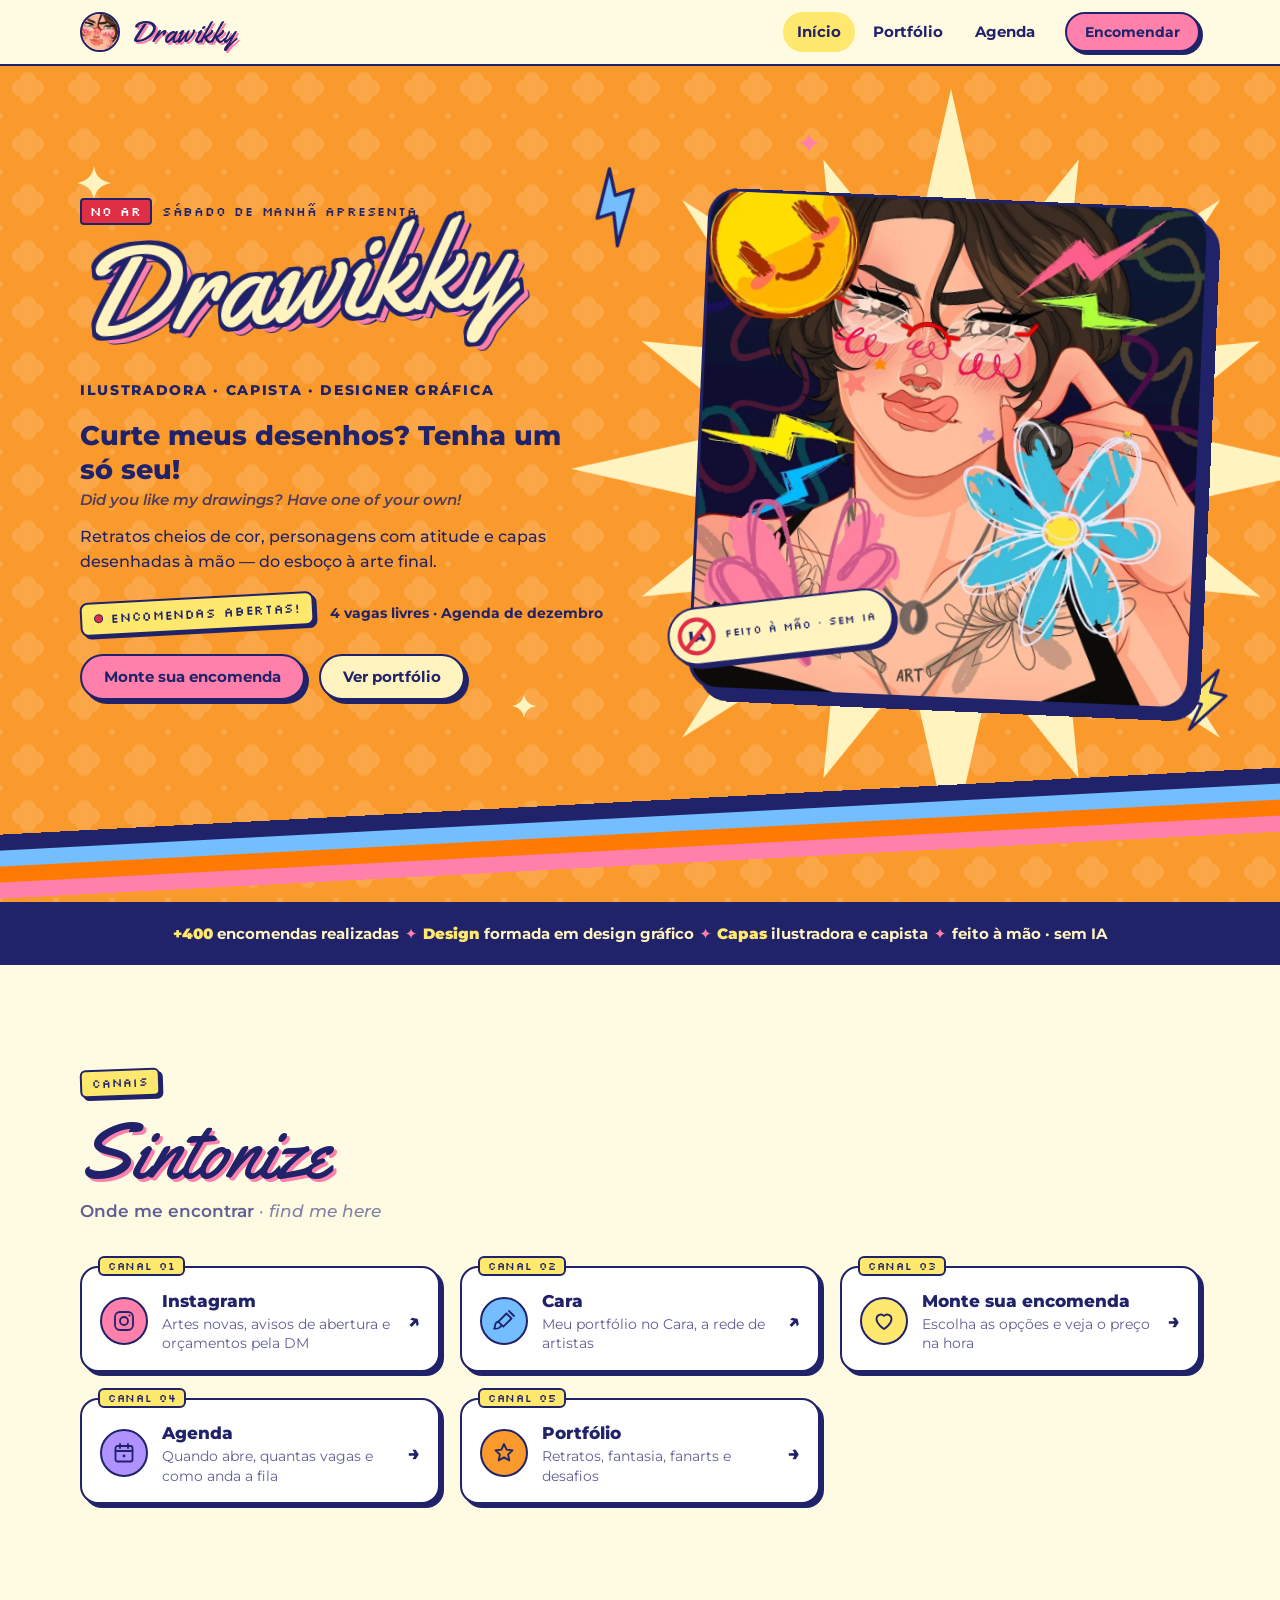
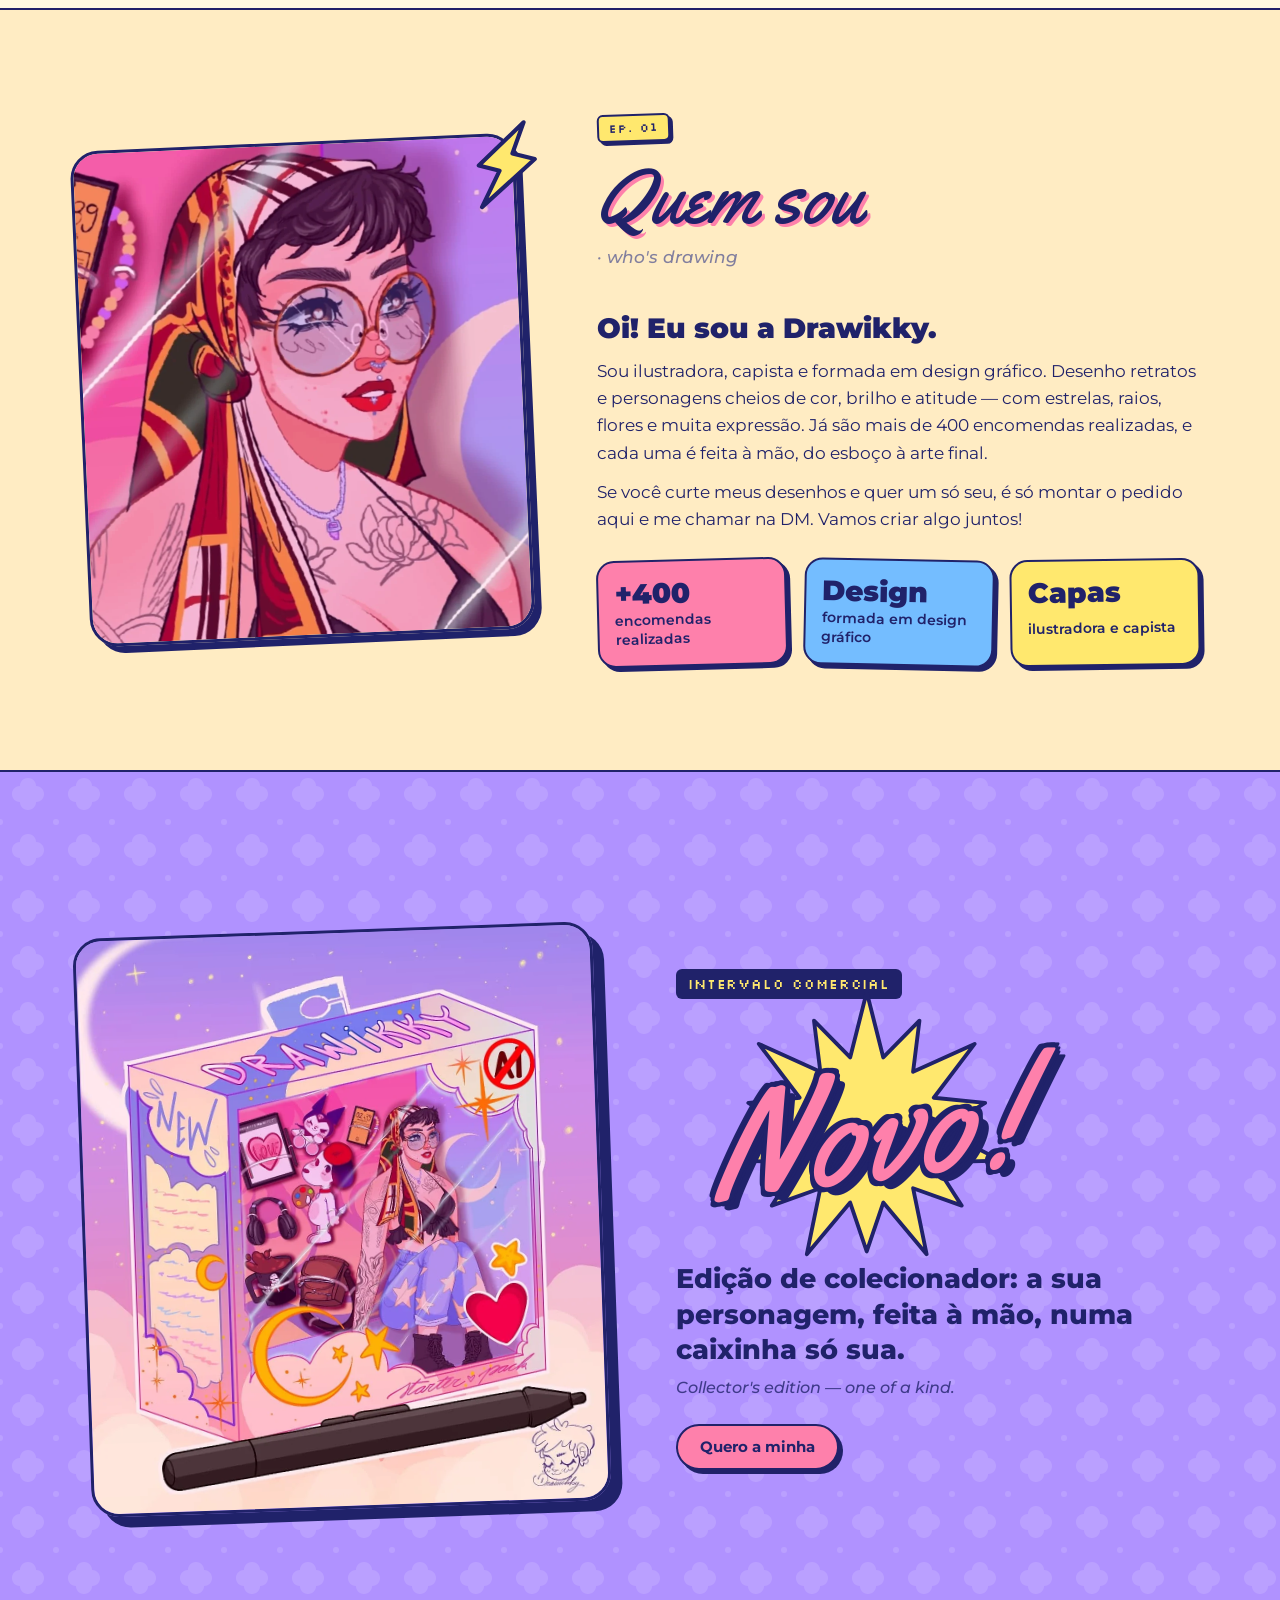
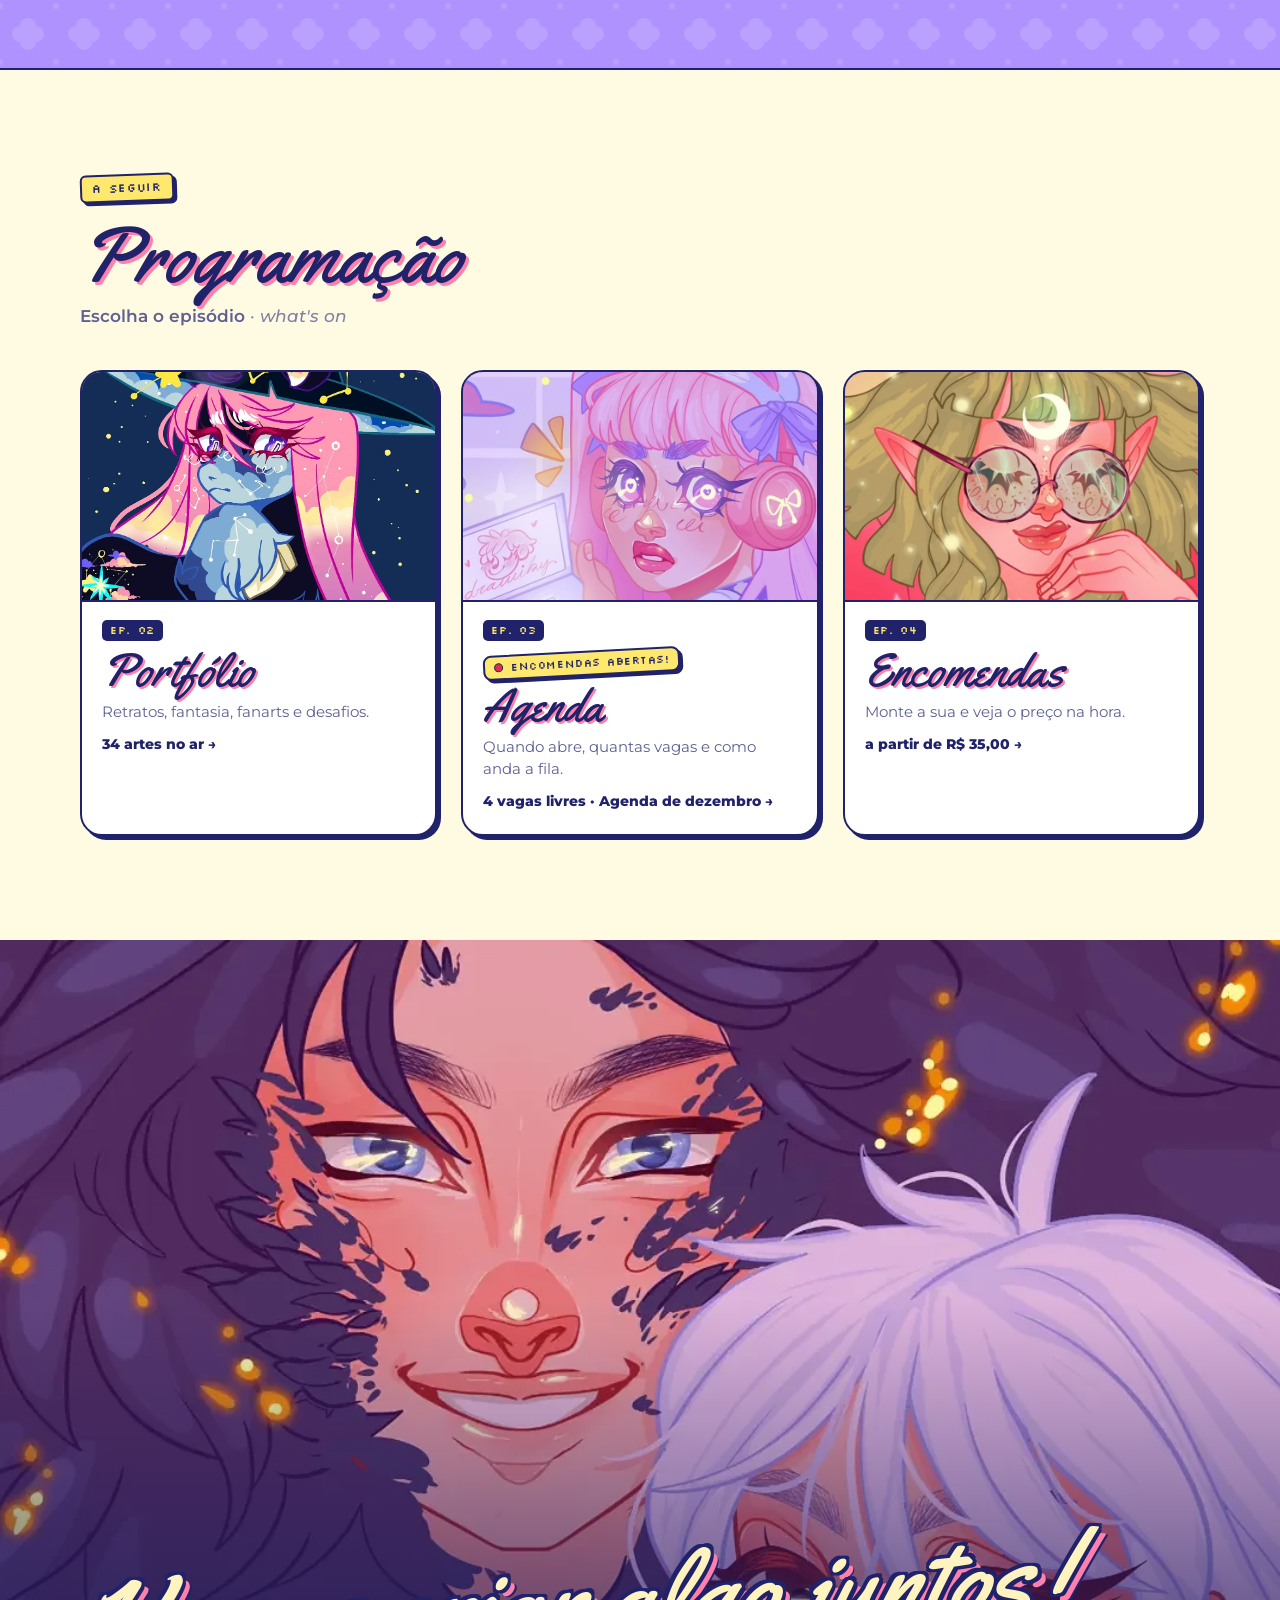
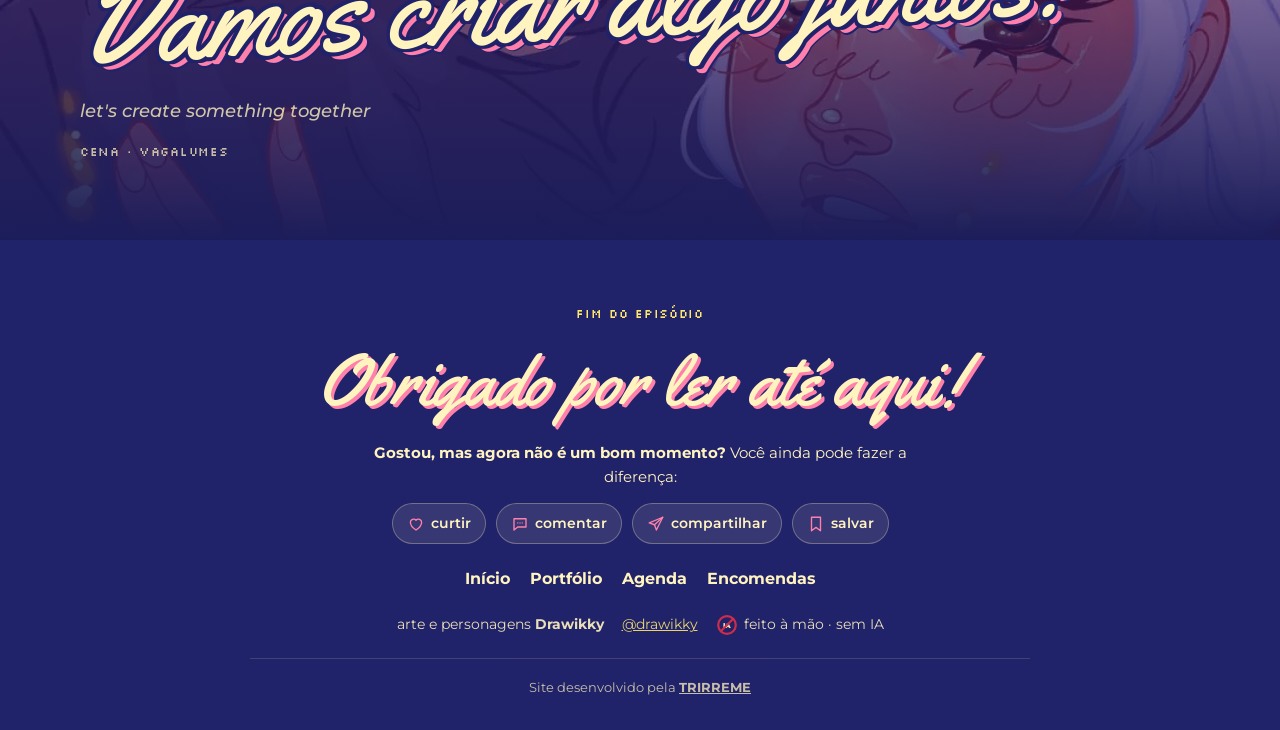
==== index.html @ acc17869 "feat: launch Drawikky site with portfolio, schedule, orders, panel and presentation Saturday-morning" ====
<!doctype html>
<html lang="pt-BR">
<head>
<meta charset="UTF-8">
<meta name="viewport" content="width=device-width,initial-scale=1,viewport-fit=cover">
<title>Drawikky · ilustradora e capista</title>
<meta name="description" content="Drawikky: ilustradora, capista e designer gráfica. Portfólio, agenda e encomendas com preço na hora.">
<meta property="og:title" content="Drawikky · ilustradora e capista">
<meta property="og:description" content="Curte meus desenhos? Tenha um só seu! Portfólio, agenda e encomendas.">
<meta property="og:image" content="assets/cenas/abertura.webp">
<meta name="theme-color" content="#FA9A2D">
<link rel="icon" href="assets/avatar.webp">
<link rel="preconnect" href="https://fonts.googleapis.com">
<link rel="preconnect" href="https://fonts.gstatic.com" crossorigin>
<link rel="stylesheet" href="css/tokens.css">
<link rel="stylesheet" href="css/base.css">
<link rel="stylesheet" href="css/site.css">
<script src="js/dados.js"></script>
<script src="js/loja.js"></script>
<script src="js/tema.js"></script>
<script src="js/icones.js" defer></script>
<script src="js/layout.js" defer></script>
<script src="js/agenda.js" defer></script>
<script src="js/site.js" defer></script>
</head>
<body data-pagina="inicio">
<main id="conteudo">

  <!-- ===== abertura: a vinheta do desenho ===== -->
  <section class="ab" id="abertura" aria-labelledby="ab-nome">
    <div class="ab-fundo fundo-padrao" aria-hidden="true"><span class="ab-decor" id="ab-decor"></span></div>
    <div class="ab-in">
      <div class="ab-txt">
        <p class="t-selo ab-kicker"><span class="ab-noar">no ar</span> <span id="ab-kicker"></span></p>
        <h1 class="t-letreiro ab-nome" id="ab-nome">Drawikky</h1>
        <p class="ab-titulo" id="ab-titulo"></p>
        <p class="ab-frase"><span id="ab-frase"></span> <em class="t-en" id="ab-frase-en"></em></p>
        <p class="ab-legenda" id="ab-legenda"></p>
        <div class="ab-status" id="ab-status"></div>
        <div class="ab-ctas">
          <a class="btn btn-pop" href="encomendas.html">Monte sua encomenda</a>
          <a class="btn" href="portfolio.html">Ver portfólio</a>
        </div>
      </div>
      <figure class="ab-tela">
        <img id="ab-img" src="assets/cenas/abertura.webp" width="1080" height="1080" alt="Arte da Drawikky: retrato pop com raios, flor azul e smiley" fetchpriority="high">
        <span class="ab-selo selo-ia" id="ab-selo"></span>
      </figure>
    </div>
    <div class="arco" aria-hidden="true"><i></i><i></i><i></i><i></i></div>
  </section>

  <!-- ===== faixa de prova social ===== -->
  <div class="faixa" id="faixa" aria-label="Sobre o trabalho da Drawikky"></div>

  <!-- ===== canais (links) ===== -->
  <section class="secao canais" id="canais" aria-labelledby="canais-t">
    <div class="wrap">
      <header class="sec-cab surge">
        <p class="t-selo sec-ep">Canais</p>
        <h2 class="t-letreiro sec-titulo" id="canais-t">Sintonize</h2>
        <p class="sec-sub">Onde me encontrar <em class="t-en">· find me here</em></p>
      </header>
      <div class="canais-lista" id="links"></div>
    </div>
  </section>

  <!-- ===== ep. 01: quem sou ===== -->
  <section class="secao qs" id="quem-sou" aria-labelledby="qs-titulo">
    <div class="wrap qs-in">
      <figure class="qs-arte surge">
        <img id="qs-img" src="assets/cenas/quem-sou.webp" width="1079" height="1204" alt="A personagem da Drawikky, de óculos redondos e lenço na cabeça" loading="lazy">
        <span class="qs-raio adesivo" id="qs-raio"></span>
      </figure>
      <div class="qs-txt">
        <header class="sec-cab surge">
          <p class="t-selo sec-ep" id="qs-ep"></p>
          <h2 class="t-letreiro sec-titulo" id="qs-titulo"></h2>
          <p class="sec-sub"><em class="t-en" id="qs-titulo-en"></em></p>
        </header>
        <p class="qs-saudacao surge" id="qs-saudacao"></p>
        <p class="qs-texto surge" id="qs-texto"></p>
        <p class="qs-texto surge" id="qs-texto2"></p>
        <ul class="qs-provas" id="qs-provas"></ul>
      </div>
    </div>
  </section>

  <!-- ===== intervalo comercial ===== -->
  <section class="iv-com" id="intervalo1" aria-labelledby="iv1-titulo">
    <div class="iv-com-fundo fundo-padrao" aria-hidden="true"></div>
    <div class="iv-com-in">
      <figure class="iv-com-arte surge"><img id="iv1-img" src="assets/cenas/intervalo-caixa.webp" width="1080" height="1204" alt="A Drawikky como boneca numa caixa de colecionador escrita NEW" loading="lazy"></figure>
      <div class="iv-com-txt surge">
        <p class="t-selo iv-com-selo" id="iv1-selo"></p>
        <h2 class="iv-com-titulo" id="iv1-titulo-wrap"><span class="iv-com-explosao" id="iv1-explosao"></span><span class="t-letreiro" id="iv1-titulo"></span></h2>
        <p class="iv-com-frase" id="iv1-frase"></p>
        <p class="t-en iv-com-en" id="iv1-en"></p>
        <a class="btn btn-pop" href="encomendas.html" id="iv1-botao"></a>
      </div>
    </div>
  </section>

  <!-- ===== programação: cartões para as outras páginas ===== -->
  <section class="secao prog" id="programacao" aria-labelledby="prog-t">
    <div class="wrap">
      <header class="sec-cab surge">
        <p class="t-selo sec-ep">A seguir</p>
        <h2 class="t-letreiro sec-titulo" id="prog-t">Programação</h2>
        <p class="sec-sub">Escolha o episódio <em class="t-en">· what's on</em></p>
      </header>
      <div class="prog-lista" id="chamadas"></div>
    </div>
  </section>

  <!-- ===== cena de encerramento ===== -->
  <section class="iv-cena" id="intervalo2">
    <div class="iv-cena-img" id="iv2-img" role="img" aria-label="Close de uma arte com vagalumes"></div>
    <div class="iv-cena-txt">
      <p class="t-letreiro iv-cena-frase surge" id="iv2-frase"></p>
      <p class="t-en iv-cena-en surge" id="iv2-en"></p>
      <p class="t-selo iv-cena-cred" id="iv2-cred"></p>
    </div>
  </section>

</main>
</body>
</html>
---- css/tokens.css ----
/*
 * Cores do site da Drawikky — "Sábado de Manhã".
 * As 7 cores da marca (tiradas das artes dela) são sobrescritas pelo painel
 * via js/tema.js. As cores de uso (fundo, texto, cartão...) derivam delas e
 * mudam no tema escuro.
 */
:root {
  /* marca */
  --laranja: #FA9A2D;   /* fundo do post "Encomendas abertas!!" */
  --rosa: #FE80AB;      /* rosa da tabela de esboços coloridos */
  --lavanda: #B092FF;   /* lavanda do post de encomendas */
  --ceu: #74BDFF;       /* azul-céu do post de encomendas */
  --amarelo: #FFE86E;   /* amarelo do post de encomendas */
  --creme: #FFF3BF;     /* creme dos letreiros e do papel da tabela */
  --noite: #20226A;     /* azul-noite do pônei das constelações */

  /* fixas */
  --vermelho: #E02F45;  /* selo "sem IA" e carimbo de esgotado */
  --fogo: #FF7A01;      /* faixa do arco-íris */

  /* uso (tema claro) */
  --fundo: color-mix(in srgb, var(--creme) 45%, #fff);
  --fundo-2: color-mix(in srgb, var(--creme) 80%, var(--rosa) 6%);
  --cartao: #fff;
  --tinta: var(--noite);
  --tinta-2: color-mix(in srgb, var(--noite) 72%, #fff);
  --linha: var(--noite);
  --linha-suave: color-mix(in srgb, var(--noite) 18%, transparent);
  --sombra: var(--noite);
  --destaque: var(--rosa);
  --sobre-destaque: var(--noite);

  --raio: 18px;
  --raio-p: 12px;
  --borda: 2.5px;
  --pop: 4px 4px 0 var(--sombra);
  --pop-g: 7px 7px 0 var(--sombra);
  --largura: 1200px;
  --gutter: clamp(16px, 4vw, 40px);
  --nav-h: 64px;

  color-scheme: light;
}

@media (prefers-color-scheme: dark) {
  :root:not([data-theme="light"]) {
    --fundo: color-mix(in srgb, var(--noite) 70%, #05061a);
    --fundo-2: color-mix(in srgb, var(--noite) 88%, #05061a);
    --cartao: color-mix(in srgb, var(--noite) 85%, #ffffff 6%);
    --tinta: var(--creme);
    --tinta-2: color-mix(in srgb, var(--creme) 72%, var(--noite));
    --linha: color-mix(in srgb, var(--creme) 85%, var(--noite));
    --linha-suave: color-mix(in srgb, var(--creme) 16%, transparent);
    --sombra: #05061a;
    color-scheme: dark;
  }
}
:root[data-theme="dark"] {
  --fundo: color-mix(in srgb, var(--noite) 70%, #05061a);
  --fundo-2: color-mix(in srgb, var(--noite) 88%, #05061a);
  --cartao: color-mix(in srgb, var(--noite) 85%, #ffffff 6%);
  --tinta: var(--creme);
  --tinta-2: color-mix(in srgb, var(--creme) 72%, var(--noite));
  --linha: color-mix(in srgb, var(--creme) 85%, var(--noite));
  --linha-suave: color-mix(in srgb, var(--creme) 16%, transparent);
  --sombra: #05061a;
  color-scheme: dark;
}
---- css/base.css ----
/* ===== base: reset, tipografia, botões, etiquetas, navegação, créditos, tela cheia ===== */
*, *::before, *::after { box-sizing: border-box; }
[hidden] { display: none !important; }
html { -webkit-text-size-adjust: 100%; text-size-adjust: 100%; scroll-padding-top: calc(var(--nav-h) + 12px); }
body {
  margin: 0;
  background: var(--fundo);
  color: var(--tinta);
  font-family: var(--f-texto, "Montserrat", system-ui, sans-serif);
  font-size: 16px;
  line-height: 1.6;
  overflow-x: hidden;
}
img, svg, video { display: block; max-width: 100%; }
img { height: auto; }
a { color: inherit; }
button, input, select, textarea { font: inherit; color: inherit; }
button { cursor: pointer; }
h1, h2, h3, h4, p, ul, ol, figure { margin: 0; }
ul, ol { padding: 0; list-style: none; }
:focus-visible { outline: 3px solid var(--rosa); outline-offset: 3px; border-radius: 6px; }

main { overflow-x: clip; }
.wrap { width: 100%; max-width: var(--largura); margin: 0 auto; padding: 0 var(--gutter); }
.wrap-estreito { max-width: 820px; }
.pular { position: absolute; left: -999px; }

/* ===== as três vozes de letra ===== */
.t-letreiro { font-family: var(--f-letreiro, "Yellowtail", cursive); font-weight: 400; line-height: 1.05; letter-spacing: .005em; }
.t-selo { font-family: var(--f-selo, "Silkscreen", monospace); font-weight: 400; text-transform: uppercase; letter-spacing: .06em; font-size: 12px; line-height: 1.3; }
.t-en { font-style: italic; font-weight: 500; opacity: .78; }

/* letreiro com contorno e sombra, como "Encomendas abertas!!" dos posts dela */
.letreiro-pop { color: var(--creme); }
:root[data-contorno="on"] .letreiro-pop {
  --ow: .032em;
  --oc: var(--noite);
  text-shadow:
    var(--ow) 0 0 var(--oc), calc(var(--ow) * -1) 0 0 var(--oc), 0 var(--ow) 0 var(--oc), 0 calc(var(--ow) * -1) 0 var(--oc),
    var(--ow) var(--ow) 0 var(--oc), calc(var(--ow) * -1) var(--ow) 0 var(--oc), var(--ow) calc(var(--ow) * -1) 0 var(--oc), calc(var(--ow) * -1) calc(var(--ow) * -1) 0 var(--oc),
    .075em .075em 0 var(--rosa), .09em .09em 0 var(--oc);
}

/* separador decorativo: sempre com espaço dos dois lados */
.sep { display: inline-block; color: var(--rosa); padding: 0 .1em; }

/* ===== padrão de fundo (quadrifólios das tabelas dela) ===== */
.fundo-padrao { position: absolute; inset: 0; pointer-events: none; }
:root[data-padrao="on"] .fundo-padrao {
  background-image: url("data:image/svg+xml,%3Csvg xmlns='http://www.w3.org/2000/svg' width='56' height='56' viewBox='0 0 56 56'%3E%3Cg fill='%23ffffff' fill-opacity='.13'%3E%3Cpath d='M28 6c5 0 8 4 8 8 4 0 8 3 8 8s-4 8-8 8c0 4-3 8-8 8s-8-4-8-8c-4 0-8-3-8-8s4-8 8-8c0-4 3-8 8-8z'/%3E%3Ccircle cx='0' cy='50' r='3'/%3E%3Ccircle cx='56' cy='50' r='3'/%3E%3C/g%3E%3C/svg%3E");
  background-size: 56px 56px;
}
:root[data-adesivos="off"] .adesivo { display: none !important; }

/* ===== arco-íris (faixa diagonal das tabelas) ===== */
.arco { position: absolute; left: -5%; right: -5%; bottom: 0; height: 64px; display: grid; grid-template-rows: repeat(4, 1fr); transform: skewY(-3deg); transform-origin: left bottom; pointer-events: none; }
.arco i:nth-child(1) { background: var(--noite); }
.arco i:nth-child(2) { background: var(--ceu); }
.arco i:nth-child(3) { background: var(--fogo); }
.arco i:nth-child(4) { background: var(--rosa); }
.arco-fino { height: 36px; }

/* ===== botões ===== */
.btn {
  display: inline-flex; align-items: center; justify-content: center; gap: 8px;
  min-height: 46px; padding: 10px 22px;
  border: var(--borda) solid var(--linha); border-radius: 999px;
  background: var(--cartao); color: var(--tinta);
  font-weight: 700; font-size: 15px; line-height: 1.2; text-decoration: none; text-align: center;
  box-shadow: var(--pop);
  transition: transform .15s ease, box-shadow .15s ease, background-color .15s ease;
}
.btn:hover { transform: translate(-2px, -2px); box-shadow: 6px 6px 0 var(--sombra); }
.btn:active { transform: translate(2px, 2px); box-shadow: 1px 1px 0 var(--sombra); }
.btn[disabled], .btn[aria-disabled="true"] { opacity: .5; cursor: not-allowed; transform: none; box-shadow: 2px 2px 0 var(--sombra); }
.btn-pop { background: var(--rosa); color: var(--noite); }
.btn-largo { width: 100%; }
.btn.adicionado { background: var(--amarelo); color: var(--noite); }

/* ===== etiqueta de situação (adesivo inclinado) ===== */
.etq {
  display: inline-flex; align-items: center; gap: 8px;
  font-family: var(--f-selo, "Silkscreen", monospace); font-size: 13px; text-transform: uppercase; letter-spacing: .05em; line-height: 1.2;
  padding: 7px 12px; border: 2px solid var(--noite); border-radius: 8px;
  background: var(--amarelo); color: var(--noite);
  box-shadow: 3px 3px 0 var(--noite);
  transform: rotate(-3deg);
  white-space: nowrap;
}
.etq::before { content: ""; width: 9px; height: 9px; border-radius: 50%; background: var(--vermelho); border: 1.5px solid var(--noite); flex: none; }
.etq-esgotado { background: var(--vermelho); color: #fff; }
.etq-esgotado::before { background: #fff; }
.etq-fechada { background: var(--lavanda); }
.etq-fechada::before { background: var(--noite); opacity: .5; }

/* selo "feito à mão · sem IA" */
.selo-ia { display: inline-flex; align-items: center; gap: 8px; }
.selo-svg, .selo-mini { color: var(--noite); flex: none; }
.selo-mini { width: 22px; height: 22px; color: currentColor; display: inline-block; vertical-align: middle; }

/* ===== navegação ===== */
.nav { position: sticky; top: 0; z-index: 50; background: var(--fundo); border-bottom: var(--borda) solid var(--linha); }
.nav-in { max-width: var(--largura); margin: 0 auto; padding: 0 var(--gutter); height: var(--nav-h); display: flex; align-items: center; gap: 16px; }
.nav-marca { display: flex; align-items: center; gap: 10px; text-decoration: none; min-width: 0; }
.nav-marca img { width: 40px; height: 40px; border-radius: 50%; border: 2px solid var(--linha); object-fit: cover; flex: none; }
.nav-marca span { font-size: 30px; line-height: 1; color: var(--tinta); text-shadow: 2px 2px 0 var(--rosa); white-space: nowrap; }
.nav-links { display: flex; gap: 4px; margin-left: auto; }
.nav-links a { text-decoration: none; font-weight: 700; font-size: 15px; padding: 8px 14px; border-radius: 999px; }
.nav-links a:hover { background: var(--fundo-2); }
.nav-links a[aria-current="page"] { background: var(--amarelo); color: var(--noite); }
.nav-acoes { display: flex; align-items: center; gap: 10px; }
.nav-cta { min-height: 40px; padding: 6px 18px; font-size: 14px; box-shadow: 3px 3px 0 var(--sombra); }
.nav-menu { display: none; width: 44px; height: 44px; border: 2px solid var(--linha); border-radius: 12px; background: var(--cartao); flex-direction: column; align-items: center; justify-content: center; gap: 6px; }
.nav-menu span { width: 18px; height: 2.5px; background: var(--tinta); border-radius: 2px; transition: transform .2s; }
.nav-aberta .nav-menu span:first-child { transform: translateY(4.25px) rotate(45deg); }
.nav-aberta .nav-menu span:last-child { transform: translateY(-4.25px) rotate(-45deg); }
.nav-movel { border-top: 2px solid var(--linha-suave); padding: 8px var(--gutter) 16px; display: grid; gap: 4px; }
.nav-movel a { text-decoration: none; font-weight: 700; font-size: 18px; padding: 12px 14px; border-radius: 12px; }
.nav-movel a[aria-current="page"] { background: var(--amarelo); color: var(--noite); }

@media (max-width: 860px) {
  .nav-links { display: none; }
  .nav-acoes { margin-left: auto; }
  .nav-menu { display: inline-flex; }
}
@media (max-width: 400px) {
  .nav-marca span { font-size: 26px; }
  .nav-cta { padding: 6px 12px; }
}
@media (min-width: 861px) { .nav-movel { display: none !important; } }

/* ===== créditos finais (rodapé) ===== */
.rod { position: relative; background: var(--noite); color: var(--creme); padding: 64px 0 32px; overflow: hidden; border-top: var(--borda) solid var(--linha); }
.rod-in { position: relative; max-width: 860px; margin: 0 auto; padding: 0 var(--gutter); text-align: center; display: grid; gap: 22px; justify-items: center; }
.rod-fim { color: var(--amarelo); }
.rod-obrigado { font-size: clamp(42px, 8vw, 72px); color: var(--creme); text-shadow: 3px 3px 0 var(--rosa); }
.rod-ajuda { max-width: 560px; font-size: 15px; }
.rod-ajuda p { margin-bottom: 14px; }
.rod-acoes { display: flex; flex-wrap: wrap; justify-content: center; gap: 10px; }
.rod-acoes li { display: flex; align-items: center; gap: 6px; padding: 8px 14px; border-radius: 999px; background: color-mix(in srgb, var(--creme) 10%, transparent); border: 1.5px solid color-mix(in srgb, var(--creme) 30%, transparent); font-weight: 600; font-size: 14px; }
.rod-acoes svg { width: 18px; height: 18px; color: var(--rosa); }
.rod-nav { display: flex; flex-wrap: wrap; justify-content: center; gap: 6px 20px; }
.rod-nav a { font-weight: 700; text-decoration: none; }
.rod-nav a:hover { color: var(--rosa); }
.rod-creditos { display: flex; flex-wrap: wrap; justify-content: center; align-items: center; gap: 8px 18px; font-size: 14px; opacity: .9; }
.rod-creditos a { color: var(--amarelo); }
.rod-selo { display: inline-flex; align-items: center; gap: 6px; }
.rod-selo .selo-mini { color: var(--creme); }
.rod-trirreme { font-size: 13px; opacity: .75; padding-top: 18px; border-top: 1px solid color-mix(in srgb, var(--creme) 20%, transparent); width: 100%; }
.rod-trirreme a { color: inherit; font-weight: 700; }

/* ===== tela cheia (lightbox) ===== */
.lb { position: fixed; inset: 0; z-index: 100; background: color-mix(in srgb, var(--noite) 90%, #000); color: var(--creme); display: grid; grid-template-columns: 64px minmax(0, 1fr) 64px; grid-template-rows: auto minmax(0, 1fr); align-items: center; }
.lb-on { overflow: hidden; }
.lb-topo { grid-column: 1 / -1; display: flex; justify-content: space-between; align-items: center; padding: 10px 14px; }
.lb-cont { color: var(--amarelo); }
.lb-fechar { width: 48px; height: 48px; border-radius: 50%; border: 2px solid var(--creme); background: transparent; color: var(--creme); font-size: 30px; line-height: 1; }
.lb-seta { width: 48px; height: 48px; border-radius: 50%; border: 2px solid var(--creme); background: var(--noite); color: var(--creme); font-size: 22px; justify-self: center; }
.lb-fechar:hover, .lb-seta:hover { background: var(--rosa); color: var(--noite); border-color: var(--rosa); }
.lb-fig { grid-row: 2; grid-column: 2; height: 100%; min-width: 0; display: flex; flex-direction: column; align-items: center; justify-content: center; gap: 12px; padding-bottom: 16px; }
.lb-palco { flex: 1 1 auto; min-height: 0; width: 100%; display: flex; align-items: center; justify-content: center; }
.lb-palco img { max-height: 100%; max-width: 100%; width: auto; height: auto; object-fit: contain; border-radius: 10px; }
.lb-fig figcaption { text-align: center; display: grid; gap: 2px; }
.lb-fig figcaption b { font-size: 17px; }
.lb-fig figcaption span { font-size: 13px; opacity: .8; }
.lb-detalhes { display: flex; gap: 8px; flex-wrap: wrap; justify-content: center; }
.lb-mini { width: 54px; height: 54px; padding: 0; border-radius: 10px; overflow: hidden; border: 2px solid transparent; background: none; opacity: .65; }
.lb-mini img { width: 100%; height: 100%; object-fit: cover; }
.lb-mini[aria-pressed="true"] { border-color: var(--amarelo); opacity: 1; }
.lb-ant { grid-row: 2; grid-column: 1; }
.lb-prox { grid-row: 2; grid-column: 3; }
@media (max-width: 640px) {
  .lb { grid-template-columns: minmax(0, 1fr); grid-template-rows: auto minmax(0, 1fr) auto; }
  .lb-fig { grid-column: 1; padding: 0 10px; }
  .lb-ant, .lb-prox { grid-row: 3; margin: 0 0 16px; }
  .lb-ant { grid-column: 1; justify-self: start; margin-left: 24px; }
  .lb-prox { grid-column: 1; justify-self: end; margin-right: 24px; }
}

/* ===== aviso flutuante ===== */
.aviso-site { position: fixed; left: 50%; bottom: 20px; z-index: 120; transform: translate(-50%, 140%); max-width: calc(100% - 32px); width: max-content; background: var(--amarelo); color: var(--noite); border: 2px solid var(--noite); border-radius: 14px; box-shadow: var(--pop); padding: 12px 18px; font-weight: 700; font-size: 15px; transition: transform .3s ease, visibility .3s; pointer-events: none; visibility: hidden; }
.aviso-site.visivel { transform: translate(-50%, 0); visibility: visible; }

/* ===== entrada ao rolar (uma vez só) ===== */
html.pronto:not([data-movimento="desligado"]) .surge:not(.visto) { opacity: 0; transform: translateY(18px); }
html.pronto .surge { transition: opacity .6s ease, transform .6s cubic-bezier(.2, .8, .2, 1); }
html[data-movimento="suave"].pronto .surge:not(.visto) { transform: none; }
@media (prefers-reduced-motion: reduce) {
  html.pronto .surge:not(.visto) { opacity: 1 !important; transform: none !important; }
  *, *::before, *::after { animation: none !important; transition: none !important; scroll-behavior: auto !important; }
}
html[data-movimento="desligado"] *, html[data-movimento="desligado"] *::before, html[data-movimento="desligado"] *::after { animation: none !important; transition: none !important; }

.vazio { padding: 24px; border: 2px dashed var(--linha-suave); border-radius: var(--raio); text-align: center; color: var(--tinta-2); }
---- css/site.css ----
/* ===== páginas públicas — "Sábado de Manhã" ===== */

.secao { position: relative; padding: clamp(56px, 9vw, 104px) 0; }
.sec-cab { margin-bottom: clamp(24px, 4vw, 40px); }
.sec-ep { display: inline-block; background: var(--amarelo); color: var(--noite); border: 2px solid var(--noite); border-radius: 6px; padding: 4px 10px; box-shadow: 3px 3px 0 var(--noite); transform: rotate(-2deg); }
.sec-titulo { font-size: clamp(46px, 7vw, 78px); color: var(--tinta); text-shadow: 3px 3px 0 var(--rosa); margin: 14px 0 6px; }
.sec-titulo-p { font-size: clamp(38px, 5vw, 50px); margin: 0 0 14px; }
.sec-sub { color: var(--tinta-2); font-weight: 600; font-size: 17px; }

/* =================== abertura (vinheta) =================== */
.ab { position: relative; min-height: calc(100svh - var(--nav-h)); background: var(--laranja); color: var(--noite); overflow: hidden; display: flex; align-items: center; padding: 40px 0 110px; isolation: isolate; }
.ab-fundo { z-index: -1; }
.ab-decor { position: absolute; inset: 0; }
.ab-explosao { position: absolute; right: -4%; top: 50%; width: min(64vw, 760px); height: auto; transform: translateY(-52%); fill: var(--creme); }
.ab-raio { position: absolute; width: 54px; height: auto; fill: var(--amarelo); stroke: var(--noite); stroke-width: 2.5; stroke-linejoin: round; }
.ab-raio-1 { left: 46%; top: 12%; transform: rotate(-18deg); fill: var(--ceu); }
.ab-raio-2 { right: 4%; bottom: 20%; transform: rotate(14deg); width: 46px; }
.ab-brilho { position: absolute; fill: var(--creme); width: 34px; height: auto; }
.ab-brilho-1 { left: 6%; top: 12%; }
.ab-brilho-2 { left: 40%; bottom: 22%; width: 24px; }
.ab-brilho-3 { right: 36%; top: 8%; width: 20px; fill: var(--rosa); }
.ab-in { position: relative; z-index: 1; width: 100%; max-width: var(--largura); margin: 0 auto; padding: 0 var(--gutter); display: grid; grid-template-columns: minmax(0, 1.05fr) minmax(0, .95fr); gap: clamp(28px, 5vw, 64px); align-items: center; }
.ab-txt { min-width: 0; }
.ab-kicker { display: flex; flex-wrap: wrap; align-items: center; gap: 10px; font-size: 13px; }
.ab-noar { background: var(--vermelho); color: #fff; padding: 3px 8px; border-radius: 4px; border: 2px solid var(--noite); }
.ab-nome { font-size: clamp(80px, 9.8vw, 146px); margin: .06em 0 .12em -.04em; transform: rotate(-5deg); transform-origin: left center; }
.ab-nome { color: var(--creme); }
:root[data-contorno="on"] .ab-nome { --ow: .028em; --oc: var(--noite); text-shadow: var(--ow) 0 0 var(--oc), calc(var(--ow) * -1) 0 0 var(--oc), 0 var(--ow) 0 var(--oc), 0 calc(var(--ow) * -1) 0 var(--oc), var(--ow) var(--ow) 0 var(--oc), calc(var(--ow) * -1) var(--ow) 0 var(--oc), var(--ow) calc(var(--ow) * -1) 0 var(--oc), calc(var(--ow) * -1) calc(var(--ow) * -1) 0 var(--oc), .06em .06em 0 var(--rosa), .072em .072em 0 var(--oc); }
:root[data-contorno="off"] .ab-nome { color: var(--noite); }
.ab-titulo { font-weight: 800; text-transform: uppercase; letter-spacing: .12em; font-size: 14px; }
.ab-frase { margin-top: 18px; font-weight: 800; font-size: clamp(21px, 2.4vw, 27px); line-height: 1.25; max-width: 26ch; }
.ab-frase .t-en { display: block; font-size: 15px; margin-top: 4px; font-weight: 600; }
.ab-legenda { margin-top: 14px; font-weight: 500; max-width: 46ch; font-size: 16px; }
.ab-status { display: flex; flex-wrap: wrap; align-items: center; gap: 12px 16px; margin-top: 22px; }
.ab-status a { text-decoration: none; }
.ab-status-txt { font-weight: 700; font-size: 14px; }
.ab-ctas { display: flex; flex-wrap: wrap; gap: 14px; margin-top: 24px; }
.ab .btn { border-color: var(--noite); box-shadow: 4px 4px 0 var(--noite); }
.ab .btn:not(.btn-pop) { background: var(--creme); color: var(--noite); }
.ab-tela { position: relative; justify-self: center; width: 100%; max-width: 540px; border: 3px solid var(--noite); border-radius: 30px; background: var(--noite); box-shadow: 11px 11px 0 var(--noite); transform: rotate(2.5deg); }
.ab-tela img { width: 100%; border-radius: 27px; object-fit: cover; }
.ab-selo { position: absolute; left: -26px; bottom: 34px; background: var(--creme); color: var(--noite); border: 2.5px solid var(--noite); border-radius: 999px; padding: 6px 16px 6px 6px; transform: rotate(-9deg); box-shadow: 4px 4px 0 var(--noite); }
.ab-selo .selo-svg { width: 42px; height: 42px; }
.ab-selo .t-selo { font-size: 11px; }
.ab .arco { z-index: 0; }

/* entrada da vinheta: acontece UMA vez ao abrir e para */
@keyframes ab-pop { 0% { opacity: 0; transform: rotate(-12deg) scale(.6); } 70% { opacity: 1; transform: rotate(-3deg) scale(1.05); } 100% { opacity: 1; transform: rotate(-5deg) scale(1); } }
@keyframes ab-cai { 0% { opacity: 0; transform: translateY(-40px) rotate(-6deg); } 100% { opacity: 1; transform: rotate(2.5deg); } }
@keyframes ab-explode { 0% { opacity: 0; transform: translateY(-52%) rotate(-40deg) scale(.5); } 100% { opacity: 1; transform: translateY(-52%) rotate(0) scale(1); } }
@keyframes surge-cima { 0% { opacity: 0; transform: translateY(14px); } 100% { opacity: 1; transform: none; } }
html.pronto .ab-nome { animation: ab-pop .9s cubic-bezier(.2, 1.2, .4, 1) .1s both; }
html.pronto .ab-tela { animation: ab-cai .8s cubic-bezier(.2, 1.1, .4, 1) .2s both; }
html.pronto .ab-explosao { animation: ab-explode 1s cubic-bezier(.2, 1, .3, 1) both; }
html.pronto .ab-kicker, html.pronto .ab-titulo, html.pronto .ab-frase, html.pronto .ab-legenda, html.pronto .ab-status, html.pronto .ab-ctas { animation: surge-cima .6s ease .45s both; }
html[data-movimento="suave"].pronto .ab-nome, html[data-movimento="suave"].pronto .ab-tela, html[data-movimento="suave"].pronto .ab-explosao { animation-name: surge-cima; animation-duration: .5s; }
html[data-movimento="suave"].pronto .ab-nome { transform: rotate(-5deg); }

@media (max-width: 900px) {
  .ab { padding: 24px 0 96px; align-items: flex-start; }
  .ab-in { grid-template-columns: minmax(0, 1fr); gap: 20px; }
  .ab-tela { order: -1; max-width: 440px; transform: rotate(1.5deg); }
  @keyframes ab-cai { 0% { opacity: 0; transform: translateY(-30px); } 100% { opacity: 1; transform: rotate(1.5deg); } }
  .ab-nome { font-size: clamp(76px, 22vw, 120px); margin-top: 0; }
  .ab-explosao { width: 120vw; right: -30%; top: 30%; }
  .ab-selo { left: -8px; bottom: 16px; }
  .ab-raio-1, .ab-brilho-2 { display: none; }
  .ab-raio-2 { bottom: 4%; right: 6%; }
}

/* =================== faixa de prova social =================== */
.faixa { background: var(--noite); color: var(--creme); border-top: var(--borda) solid var(--noite); border-bottom: var(--borda) solid var(--noite); padding: 16px var(--gutter); }
.faixa-in { max-width: var(--largura); margin: 0 auto; text-align: center; font-weight: 700; font-size: 15px; line-height: 1.8; }
.faixa-in b { color: var(--amarelo); font-weight: 900; }

/* =================== canais (links) =================== */
.canais-lista { display: grid; grid-template-columns: repeat(auto-fit, minmax(min(100%, 330px), 1fr)); gap: 26px 20px; }
.canal { position: relative; display: flex; align-items: center; gap: 14px; padding: 20px 18px 16px; background: var(--cartao); border: var(--borda) solid var(--linha); border-radius: var(--raio); box-shadow: var(--pop); text-decoration: none; transition: transform .15s, box-shadow .15s; min-width: 0; }
.canal:hover { transform: translate(-3px, -3px); box-shadow: var(--pop-g); }
.canal-n { position: absolute; top: -12px; left: 16px; background: var(--amarelo); color: var(--noite); border: 2px solid var(--noite); border-radius: 6px; padding: 1px 8px; font-size: 11px; }
.canal-ico { flex: none; width: 48px; height: 48px; border-radius: 50%; display: grid; place-items: center; background: var(--rosa); color: var(--noite); border: 2px solid var(--noite); }
.canal:nth-child(5n+2) .canal-ico { background: var(--ceu); }
.canal:nth-child(5n+3) .canal-ico { background: var(--amarelo); }
.canal:nth-child(5n+4) .canal-ico { background: var(--lavanda); }
.canal:nth-child(5n+5) .canal-ico { background: var(--laranja); }
.canal-ico svg { width: 24px; height: 24px; }
.canal-txt { display: grid; min-width: 0; flex: 1; }
.canal-nome { font-weight: 800; font-size: 17px; }
.canal-desc { font-size: 14px; color: var(--tinta-2); line-height: 1.4; }
.canal-seta { font-size: 20px; font-weight: 800; }

/* =================== ep. 01: quem sou =================== */
.qs { background: var(--fundo-2); border-top: var(--borda) solid var(--linha); }
.qs-in { display: grid; grid-template-columns: minmax(0, .85fr) minmax(0, 1.15fr); gap: clamp(32px, 6vw, 72px); align-items: center; }
.qs-arte { position: relative; max-width: 460px; justify-self: center; width: 100%; }
.qs-arte img { width: 100%; border: 3px solid var(--linha); border-radius: 28px; box-shadow: var(--pop-g); transform: rotate(-2.5deg); }
.qs-raio { position: absolute; top: -26px; right: -14px; width: 66px; transform: rotate(14deg); }
.qs-raio svg { width: 100%; height: auto; fill: var(--amarelo); stroke: var(--noite); stroke-width: 2.5; stroke-linejoin: round; }
.qs-txt { min-width: 0; }
.qs-saudacao { font-size: clamp(22px, 2.6vw, 28px); font-weight: 900; line-height: 1.25; margin-bottom: 12px; }
.qs-texto { font-size: 17px; margin-bottom: 12px; max-width: 58ch; }
.qs-provas { display: grid; grid-template-columns: repeat(auto-fit, minmax(150px, 1fr)); gap: 16px; margin-top: 26px; }
.prova { background: var(--rosa); color: var(--noite); border: var(--borda) solid var(--noite); border-radius: 18px; padding: 16px; box-shadow: 4px 4px 0 var(--noite); display: grid; gap: 2px; transform: rotate(-1.5deg); }
.prova-1 { background: var(--ceu); transform: rotate(1.2deg); }
.prova-2 { background: var(--amarelo); transform: rotate(-.8deg); }
.prova b { font-size: 28px; font-weight: 900; line-height: 1.1; }
.prova span { font-size: 14px; font-weight: 600; line-height: 1.35; }
.qs .surge.visto.prova { transform: rotate(-1.5deg); }
.qs .surge.visto.prova-1 { transform: rotate(1.2deg); }
.qs .surge.visto.prova-2 { transform: rotate(-.8deg); }

/* =================== intervalo comercial =================== */
.iv-com { position: relative; min-height: 100svh; background: var(--lavanda); color: var(--noite); overflow: hidden; display: grid; align-items: center; padding: 72px 0; border-top: var(--borda) solid var(--noite); border-bottom: var(--borda) solid var(--noite); isolation: isolate; }
.iv-com-fundo { z-index: -1; }
.iv-com-in { width: 100%; max-width: var(--largura); margin: 0 auto; padding: 0 var(--gutter); display: grid; grid-template-columns: minmax(0, 1fr) minmax(0, 1fr); gap: clamp(32px, 6vw, 72px); align-items: center; }
.iv-com-arte { justify-self: center; width: 100%; max-width: 520px; }
.iv-com-arte img { width: 100%; border: 3px solid var(--noite); border-radius: 28px; box-shadow: 11px 11px 0 var(--noite); transform: rotate(-2deg); }
.iv-com-txt { min-width: 0; }
.iv-com-selo { display: inline-block; background: var(--noite); color: var(--amarelo); padding: 6px 12px; border-radius: 6px; font-size: 14px; }
.iv-com-titulo { position: relative; display: inline-grid; place-items: center; margin: 56px 0 56px 34px; font-size: clamp(84px, 12vw, 150px); font-weight: 400; isolation: isolate; }
.iv-com-explosao { position: absolute; inset: -42% -28%; z-index: -1; }
.iv-com-explosao svg { width: 100%; height: 100%; fill: var(--amarelo); stroke: var(--noite); stroke-width: 1.4; stroke-linejoin: round; }
.iv-com-titulo .t-letreiro { transform: rotate(-7deg); color: var(--rosa); text-shadow: 3px 3px 0 var(--noite); line-height: 1; }
:root[data-contorno="on"] .iv-com-titulo .t-letreiro { --ow: .03em; --oc: var(--noite); text-shadow: var(--ow) 0 0 var(--oc), calc(var(--ow) * -1) 0 0 var(--oc), 0 var(--ow) 0 var(--oc), 0 calc(var(--ow) * -1) 0 var(--oc), var(--ow) var(--ow) 0 var(--oc), calc(var(--ow) * -1) var(--ow) 0 var(--oc), var(--ow) calc(var(--ow) * -1) 0 var(--oc), calc(var(--ow) * -1) calc(var(--ow) * -1) 0 var(--oc), .06em .06em 0 var(--oc); }
.iv-com-frase { font-size: clamp(21px, 2.4vw, 27px); font-weight: 800; line-height: 1.3; max-width: 28ch; }
.iv-com-en { margin: 8px 0 24px; }
.iv-com .btn { border-color: var(--noite); box-shadow: 4px 4px 0 var(--noite); }
@media (max-width: 860px) {
  .iv-com { min-height: 0; padding: 64px 0 72px; }
  .iv-com-in { grid-template-columns: minmax(0, 1fr); }
  .iv-com-arte { max-width: 380px; }
  .iv-com-titulo { margin: 46px 0 34px 40px; }
}

/* =================== programação (cartões) =================== */
.prog-lista { display: grid; grid-template-columns: repeat(auto-fit, minmax(min(100%, 300px), 1fr)); gap: 24px; }
.ch { display: flex; flex-direction: column; background: var(--cartao); border: var(--borda) solid var(--linha); border-radius: 22px; overflow: hidden; box-shadow: var(--pop); text-decoration: none; transition: transform .15s, box-shadow .15s; min-width: 0; }
.ch:hover { transform: translate(-3px, -3px); box-shadow: var(--pop-g); }
.ch-tela { display: block; height: 230px; border-bottom: var(--borda) solid var(--linha); background: var(--noite); overflow: hidden; }
.ch-tela img { width: 100%; height: 100%; object-fit: cover; }
.ch-txt { display: grid; gap: 6px; justify-items: start; padding: 18px 20px 22px; }
.ch-ep { background: var(--noite); color: var(--amarelo); padding: 3px 8px; border-radius: 5px; font-size: 11px; }
:root[data-theme="dark"] .ch-ep { background: var(--amarelo); color: var(--noite); }
@media (prefers-color-scheme: dark) { :root:not([data-theme="light"]) .ch-ep { background: var(--amarelo); color: var(--noite); } }
.ch .etq { font-size: 11px; padding: 4px 9px; margin-top: 4px; }
.ch-titulo { font-size: 46px; text-shadow: 2px 2px 0 var(--rosa); }
.ch-sub { color: var(--tinta-2); font-size: 15px; line-height: 1.45; }
.ch-extra { font-weight: 800; font-size: 14px; margin-top: 4px; }

/* =================== cena de encerramento =================== */
.iv-cena { position: relative; min-height: 100svh; display: grid; align-items: end; color: var(--creme); overflow: hidden; background: var(--noite); }
.iv-cena-img { position: absolute; inset: 0; background-size: cover; background-repeat: no-repeat; }
.iv-cena::after { content: ""; position: absolute; inset: 0; background: linear-gradient(180deg, transparent 40%, color-mix(in srgb, var(--noite) 85%, #000) 100%); }
.iv-cena-txt { position: relative; z-index: 1; width: 100%; max-width: var(--largura); margin: 0 auto; padding: 0 var(--gutter) clamp(48px, 9vh, 96px); }
.iv-cena-frase { font-size: clamp(58px, 9vw, 124px); transform: rotate(-3deg); transform-origin: left; }
.iv-cena-frase { color: var(--creme); text-shadow: 3px 3px 0 var(--rosa); }
:root[data-contorno="on"] .iv-cena-frase { --ow: .028em; --oc: var(--noite); text-shadow: var(--ow) 0 0 var(--oc), calc(var(--ow) * -1) 0 0 var(--oc), 0 var(--ow) 0 var(--oc), 0 calc(var(--ow) * -1) 0 var(--oc), var(--ow) var(--ow) 0 var(--oc), calc(var(--ow) * -1) var(--ow) 0 var(--oc), var(--ow) calc(var(--ow) * -1) 0 var(--oc), calc(var(--ow) * -1) calc(var(--ow) * -1) 0 var(--oc), .06em .06em 0 var(--rosa), .072em .072em 0 var(--oc); }
.iv-cena-en { font-size: 18px; margin-top: 10px; }
.iv-cena-cred { margin-top: 18px; opacity: .75; }
@media (max-width: 700px) { .iv-cena { min-height: 88svh; } }

/* =================== cartão de título das páginas =================== */
.cab { position: relative; overflow: hidden; padding: clamp(32px, 6vw, 64px) 0 clamp(80px, 9vw, 110px); background: var(--noite); color: var(--creme); isolation: isolate; border-bottom: var(--borda) solid var(--noite); }
.cab-fundo { z-index: -1; }
body[data-pagina="agenda"] .cab { background: var(--lavanda); color: var(--noite); }
body[data-pagina="encomendas"] .cab { background: var(--laranja); color: var(--noite); }
.cab-in { display: grid; grid-template-columns: minmax(0, 1.25fr) minmax(0, .75fr); gap: clamp(24px, 5vw, 56px); align-items: center; }
.cab-txt { min-width: 0; }
.cab-ep { display: inline-block; background: var(--amarelo); color: var(--noite); border: 2px solid var(--noite); padding: 4px 10px; border-radius: 6px; box-shadow: 3px 3px 0 var(--noite); transform: rotate(-2deg); }
.cab-titulo { font-size: clamp(76px, 11vw, 150px); margin: .12em 0 .16em; transform: rotate(-4deg); transform-origin: left center; color: var(--creme); }
:root[data-contorno="on"] .cab-titulo { --ow: .028em; --oc: var(--noite); text-shadow: var(--ow) 0 0 var(--oc), calc(var(--ow) * -1) 0 0 var(--oc), 0 var(--ow) 0 var(--oc), 0 calc(var(--ow) * -1) 0 var(--oc), var(--ow) var(--ow) 0 var(--oc), calc(var(--ow) * -1) var(--ow) 0 var(--oc), var(--ow) calc(var(--ow) * -1) 0 var(--oc), calc(var(--ow) * -1) calc(var(--ow) * -1) 0 var(--oc), .06em .06em 0 var(--rosa), .072em .072em 0 var(--oc); }
:root[data-contorno="off"] body:not([data-pagina="portfolio"]) .cab-titulo { color: var(--noite); }
.cab-sub { font-weight: 700; font-size: 18px; max-width: 40ch; }
.cab-tela { justify-self: end; width: 100%; max-width: 380px; height: clamp(220px, 28vw, 360px); border: 3px solid var(--noite); border-radius: 26px; overflow: hidden; box-shadow: 9px 9px 0 color-mix(in srgb, var(--noite) 100%, #000); transform: rotate(2.5deg); background: var(--noite); }
body[data-pagina="portfolio"] .cab-tela { border-color: var(--creme); box-shadow: 9px 9px 0 var(--rosa); }
.cab-tela img { width: 100%; height: 100%; object-fit: cover; }
html.pronto .cab-titulo { animation: ab-pop .8s cubic-bezier(.2, 1.2, .4, 1) .05s both; }
@keyframes cab-pop { 0% { opacity: 0; transform: rotate(-12deg) scale(.6); } 100% { opacity: 1; transform: rotate(-4deg); } }
html.pronto .cab-titulo { animation-name: cab-pop; }
html.pronto .cab-tela { animation: surge-cima .7s ease .2s both; }
@media (max-width: 760px) {
  .cab-in { grid-template-columns: minmax(0, 1fr); }
  .cab-tela { justify-self: stretch; max-width: none; height: 200px; transform: rotate(1deg); }
  .cab-titulo { font-size: clamp(68px, 20vw, 100px); }
}

/* =================== portfólio =================== */
.gal-filtros { display: flex; flex-wrap: wrap; gap: 10px; margin-bottom: 22px; }
.filtro { border: 2px solid var(--linha); background: var(--cartao); border-radius: 999px; padding: 8px 16px; font-weight: 700; font-size: 15px; }
.filtro small { font-family: var(--f-selo, monospace); font-size: 11px; opacity: .7; margin-left: 2px; }
.filtro:hover { background: var(--fundo-2); }
.filtro[aria-pressed="true"] { background: var(--amarelo); color: var(--noite); border-color: var(--noite); box-shadow: 3px 3px 0 var(--noite); }
.gal-nota { background: var(--cartao); border: 2px dashed var(--linha); border-radius: 16px; padding: 14px 18px; margin-bottom: 22px; max-width: 760px; font-size: 15px; }
.gal-grade { columns: 4; column-gap: 18px; }
.obra { position: relative; display: block; width: 100%; margin: 0 0 18px; padding: 0; break-inside: avoid; border: var(--borda) solid var(--linha); border-radius: 18px; overflow: hidden; background: var(--cartao); box-shadow: var(--pop); text-align: left; transition: transform .15s, box-shadow .15s; }
.obra:hover { transform: translate(-3px, -3px); box-shadow: var(--pop-g); }
.obra img { width: 100%; }
.obra-leg { display: grid; gap: 2px; padding: 10px 12px 12px; border-top: var(--borda) solid var(--linha); }
.obra-leg .t-selo { font-size: 10px; color: var(--tinta-2); }
.obra-leg b { font-size: 15px; font-weight: 800; line-height: 1.25; }
.obra-mais { position: absolute; top: 10px; right: 10px; background: var(--amarelo); color: var(--noite); border: 2px solid var(--noite); border-radius: 6px; padding: 1px 6px; font-size: 11px; }
.gal-mais { display: flex; flex-direction: column; align-items: center; gap: 14px; margin-top: 30px; }
.gal-conta { font-size: 14px; color: var(--tinta-2); font-weight: 600; }
@media (max-width: 1100px) { .gal-grade { columns: 3; } }
@media (max-width: 760px) { .gal-grade { columns: 2; column-gap: 12px; } .obra { margin-bottom: 12px; border-radius: 14px; } .obra-leg b { font-size: 14px; } }

/* =================== agenda =================== */
.ag-status-sec { padding-top: clamp(40px, 6vw, 72px); }
.st { position: relative; max-width: 980px; margin: 0 auto; background: var(--noite); color: var(--creme); border: 3px solid var(--linha); border-radius: 30px; padding: clamp(24px, 4vw, 44px); box-shadow: var(--pop-g); }
.st-topo { display: flex; flex-wrap: wrap; align-items: center; gap: 12px; }
.st-aovivo { background: var(--lavanda); color: var(--noite); padding: 3px 8px; border-radius: 4px; }
.st-aberta .st-aovivo { background: var(--vermelho); color: #fff; }
.st-titulo { font-size: clamp(48px, 7vw, 82px); color: var(--creme); text-shadow: 3px 3px 0 var(--rosa); margin: 14px 0 8px; }
.st-aviso { font-size: 17px; max-width: 60ch; }
.st-numeros { display: grid; grid-template-columns: repeat(auto-fit, minmax(min(100%, 240px), 1fr)); gap: 16px; margin: 26px 0; }
.st-num { display: grid; gap: 6px; align-content: start; background: color-mix(in srgb, var(--creme) 8%, transparent); border: 1.5px solid color-mix(in srgb, var(--creme) 28%, transparent); border-radius: 18px; padding: 18px; }
.st-num .t-selo { font-size: 11px; color: var(--amarelo); }
.st-num strong { font-size: 66px; font-weight: 900; line-height: 1; color: var(--creme); }
.st-num strong.st-breve { font-size: 40px; }
.st-num small { font-size: 14px; opacity: .85; }
.st-ctas { display: flex; flex-wrap: wrap; gap: 12px; }
.st .btn { border-color: var(--creme); box-shadow: 4px 4px 0 #05061a; }
.st .btn:not(.btn-pop) { background: transparent; color: var(--creme); }
.st-nota { font-size: 13px; opacity: .8; margin-top: 12px; }
.carimbo { position: absolute; top: -40px; right: -14px; width: 150px; height: 150px; display: grid; place-items: center; transform: rotate(12deg); z-index: 2; }
.carimbo-fundo { position: absolute; inset: 0; width: 100%; height: 100%; fill: var(--vermelho); stroke: var(--noite); stroke-width: 2; }
.carimbo span { position: relative; font-family: var(--f-selo, monospace); text-transform: uppercase; color: #fff; font-size: 17px; letter-spacing: .04em; }
@media (max-width: 640px) { .carimbo { width: 112px; height: 112px; top: -30px; right: -6px; } .carimbo span { font-size: 13px; } }

.vagas { display: flex; flex-wrap: wrap; gap: 6px; }
.vaga { width: 30px; height: 30px; stroke-width: 1.8; stroke-linejoin: round; }
.vaga-cheia { fill: var(--rosa); stroke: var(--noite); }
.vaga-livre { fill: none; stroke: currentColor; opacity: .6; }
.st .vaga-cheia { stroke: var(--creme); }

.ses-lista { display: grid; grid-template-columns: repeat(auto-fill, minmax(min(100%, 280px), 1fr)); gap: 22px; }
.ses { position: relative; display: grid; gap: 10px; align-content: start; background: var(--cartao); border: var(--borda) solid var(--linha); border-radius: 22px; padding: 22px; box-shadow: var(--pop); }
.ses-chip { justify-self: start; background: var(--ceu); color: var(--noite); border: 2px solid var(--noite); border-radius: 6px; padding: 2px 8px; font-size: 11px; }
.ses-aberta .ses-chip { background: var(--amarelo); }
.ses-esgotado .ses-chip { background: var(--vermelho); color: #fff; }
.ses-encerrada .ses-chip { background: var(--lavanda); }
.ses-nome { font-size: 22px; font-weight: 900; line-height: 1.2; }
.ses-info { font-weight: 700; }
.ses-nota { font-size: 14px; color: var(--tinta-2); }
.ses .btn { justify-self: start; margin-top: 4px; }
.ses-carimbo { position: absolute; top: 16px; right: -10px; transform: rotate(9deg); background: var(--vermelho); color: #fff; font-family: var(--f-selo, monospace); text-transform: uppercase; font-size: 14px; padding: 6px 12px; border: 2px solid var(--noite); box-shadow: 3px 3px 0 var(--noite); border-radius: 6px; }

.ag-cal-sec { background: var(--fundo-2); border-top: var(--borda) solid var(--linha); border-bottom: var(--borda) solid var(--linha); }
.ag-duas { display: grid; grid-template-columns: minmax(0, 1.1fr) minmax(0, .9fr); gap: 28px; align-items: start; }
.ag-bloco { background: var(--cartao); border: var(--borda) solid var(--linha); border-radius: 24px; padding: clamp(18px, 3vw, 26px); box-shadow: var(--pop); min-width: 0; }
@media (max-width: 860px) { .ag-duas { grid-template-columns: minmax(0, 1fr); } }
.cal-topo { display: flex; justify-content: space-between; align-items: center; margin-bottom: 12px; gap: 12px; }
.cal-mes { font-size: 22px; font-weight: 900; text-transform: capitalize; }
.cal-mes small { font-size: .6em; opacity: .6; }
.cal-nav { display: flex; gap: 8px; }
.cal-nav button { width: 42px; height: 42px; border-radius: 50%; border: 2px solid var(--linha); background: var(--cartao); font-weight: 800; }
.cal-nav button:hover { background: var(--amarelo); color: var(--noite); }
.cal-grade { display: grid; grid-template-columns: repeat(7, minmax(0, 1fr)); gap: 6px; }
.cal-sem { text-align: center; font-family: var(--f-selo, monospace); font-size: 11px; color: var(--tinta-2); padding-bottom: 4px; }
.cal-dia { height: 42px; display: grid; place-items: center; border-radius: 10px; font-weight: 600; font-size: 14px; border: 1.5px solid transparent; background: none; padding: 0; min-width: 0; }
.cal-passado { opacity: .4; }
.cal-hoje { border: 2px solid var(--linha); font-weight: 900; }
.cal-marcado { background: var(--cor-ev); color: var(--noite); font-weight: 900; border: 2px solid var(--noite); opacity: 1; }
.cal-sel { outline: 3px solid var(--rosa); outline-offset: 2px; }
.cal-detalhe { font-size: 14px; min-height: 3em; margin-top: 14px; }
.cal-legenda { display: flex; flex-wrap: wrap; gap: 8px 16px; font-size: 13px; font-weight: 600; margin-top: 8px; }
.cal-legenda span { display: inline-flex; align-items: center; gap: 6px; }
.cal-legenda span::before { content: ""; width: 12px; height: 12px; border-radius: 4px; background: var(--c); border: 1.5px solid var(--noite); }

.ev-lista { display: grid; }
.ev { display: flex; gap: 14px; align-items: flex-start; padding: 12px 0; border-bottom: 1.5px solid var(--linha-suave); }
.ev:last-child { border-bottom: 0; }
.ev-data { flex: none; width: 58px; background: var(--cor-ev); color: var(--noite); border: 2px solid var(--noite); border-radius: 12px; text-align: center; padding: 6px 0; line-height: 1.1; }
.ev-data b { display: block; font-size: 22px; font-weight: 900; }
.ev-data small { font-family: var(--f-selo, monospace); font-size: 10px; text-transform: uppercase; }
.ev-txt { display: grid; min-width: 0; }
.ev-tipo { font-size: 10px; color: var(--tinta-2); }
.ev-titulo { font-weight: 800; line-height: 1.3; }
.ev-desc { font-size: 14px; color: var(--tinta-2); }
.ev-passado { opacity: .5; }

.fila-lista { display: grid; gap: 14px; max-width: 880px; }
.fila-item { background: var(--cartao); border: var(--borda) solid var(--linha); border-radius: 18px; padding: 16px 18px; box-shadow: var(--pop); }
.fila-cab { display: flex; flex-wrap: wrap; justify-content: space-between; align-items: center; gap: 8px 12px; }
.fila-cab small { color: var(--tinta-2); font-size: 14px; }
.fila-etapa { background: var(--amarelo); color: var(--noite); border: 2px solid var(--noite); border-radius: 6px; padding: 2px 8px; font-size: 11px; }
.fila-barra { display: grid; grid-template-columns: repeat(var(--n), minmax(0, 1fr)); gap: 6px; margin-top: 12px; }
.fila-barra i { height: 12px; border-radius: 99px; background: var(--linha-suave); }
.fila-barra i.ok { background: var(--ceu); box-shadow: inset 0 0 0 1.5px var(--noite); }
.fila-barra i.agora { background: var(--rosa); box-shadow: inset 0 0 0 1.5px var(--noite); }

/* =================== encomendas =================== */
.enc-aviso { display: flex; flex-wrap: wrap; align-items: center; gap: 12px 16px; background: var(--cartao); border: var(--borda) solid var(--linha); border-radius: 18px; padding: 14px 18px; margin-bottom: 40px; box-shadow: var(--pop); }
.enc-aviso p { font-size: 15px; flex: 1 1 260px; min-width: 0; }
.enc-aviso a { font-weight: 800; }
.enc-grade { display: grid; grid-template-columns: minmax(0, 1.4fr) minmax(0, .9fr); gap: clamp(24px, 4vw, 40px); align-items: start; }
.enc-passos { min-width: 0; }
.passo { border: 0; padding: 0; margin: 0 0 30px; min-width: 0; }
.passo legend { display: flex; align-items: center; gap: 10px; font-weight: 900; font-size: 19px; margin-bottom: 14px; padding: 0; }
.passo-n { background: var(--noite); color: var(--amarelo); padding: 2px 8px; border-radius: 6px; font-size: 12px; }
:root[data-theme="dark"] .passo-n { background: var(--amarelo); color: var(--noite); }
@media (prefers-color-scheme: dark) { :root:not([data-theme="light"]) .passo-n { background: var(--amarelo); color: var(--noite); } }
.op-grade { display: grid; grid-template-columns: repeat(auto-fit, minmax(min(100%, 150px), 1fr)); gap: 14px; }
.op { display: flex; flex-direction: column; align-items: stretch; gap: 3px; text-align: left; padding: 10px 10px 14px; background: var(--cartao); border: var(--borda) solid var(--linha); border-radius: 18px; box-shadow: 3px 3px 0 var(--sombra); transition: transform .12s, box-shadow .12s, background-color .12s; min-width: 0; }
.op:hover { transform: translate(-2px, -2px); box-shadow: 5px 5px 0 var(--sombra); }
.op[aria-pressed="true"] { background: var(--amarelo); color: var(--noite); border-color: var(--noite); box-shadow: 5px 5px 0 var(--noite); transform: translate(-2px, -2px); }
.op[aria-pressed="true"] .op-desc { color: var(--noite); }
.op-foto { display: block; height: 150px; overflow: hidden; border-radius: 12px; border: 2px solid var(--linha); background: var(--laranja); margin-bottom: 6px; }
.op-foto img { width: 100%; height: 100%; object-fit: cover; object-position: 50% 0; }
#op-enquadramento .op-foto img { object-fit: contain; object-position: 50% 0; }
.op-nome { font-weight: 900; font-size: 16px; line-height: 1.25; }
.op-preco { font-weight: 900; font-size: 18px; }
.op-desc { font-size: 13px; color: var(--tinta-2); line-height: 1.4; }
.stepper-linha { display: flex; flex-wrap: wrap; align-items: center; gap: 14px 18px; }
.stepper { display: inline-flex; align-items: center; border: var(--borda) solid var(--linha); border-radius: 999px; background: var(--cartao); overflow: hidden; box-shadow: 3px 3px 0 var(--sombra); }
.stepper button { width: 46px; height: 46px; border: 0; background: none; font-size: 22px; font-weight: 800; }
.stepper button:hover:not(:disabled) { background: var(--amarelo); color: var(--noite); }
.stepper button:disabled { opacity: .3; cursor: not-allowed; }
.stepper output { min-width: 40px; text-align: center; font-weight: 900; font-size: 18px; }
.passo-nota { font-size: 14px; color: var(--tinta-2); flex: 1 1 200px; }
.rascunho-preco { margin-left: auto; font-weight: 900; font-size: 28px; line-height: 1.1; text-align: right; }
.rascunho-preco small { display: block; font-family: var(--f-selo, monospace); font-size: 10px; text-transform: uppercase; color: var(--tinta-2); font-weight: 400; }

.ped { position: sticky; top: calc(var(--nav-h) + 20px); min-width: 0; }
.ped-cartao { display: grid; gap: 14px; background: var(--noite); color: var(--creme); border: 3px solid var(--linha); border-radius: 26px; padding: 22px; box-shadow: var(--pop-g); }
.ped-selo { color: var(--amarelo); }
.ped-titulo { font-size: 46px; color: var(--creme); text-shadow: 3px 3px 0 var(--rosa); margin-top: -6px; }
.ped-vazio { font-size: 14px; opacity: .85; }
.ped-itens { display: grid; gap: 10px; }
.pi { display: grid; grid-template-columns: minmax(0, 1fr) auto; gap: 6px 12px; padding-bottom: 10px; border-bottom: 1px dashed color-mix(in srgb, var(--creme) 35%, transparent); }
.pi-desc { font-size: 14px; font-weight: 600; }
.pi-valor { font-weight: 900; }
.pi-acoes { grid-column: 1 / -1; display: flex; align-items: center; gap: 12px; }
.stepper-p { border-color: color-mix(in srgb, var(--creme) 60%, transparent); background: transparent; box-shadow: none; }
.stepper-p button { width: 34px; height: 34px; font-size: 18px; color: var(--creme); }
.stepper-p output { min-width: 28px; font-size: 15px; }
.pi-rem { background: none; border: 0; color: var(--rosa); text-decoration: underline; font-size: 13px; font-weight: 700; padding: 6px 0; }
.ped-desconto { font-size: 13px; color: var(--amarelo); font-weight: 700; }
.ped-desconto:empty { display: none; }
.ped-comercial { display: flex; gap: 10px; align-items: flex-start; background: color-mix(in srgb, var(--creme) 9%, transparent); border-radius: 14px; padding: 12px; cursor: pointer; }
.ped-comercial input { width: 20px; height: 20px; accent-color: var(--rosa); margin: 2px 0 0; flex: none; }
.ped-comercial span { display: grid; font-size: 14px; }
.ped-comercial small { font-size: 12px; opacity: .8; }
.ped-recibo { display: grid; gap: 6px; }
.rec-linha { display: flex; justify-content: space-between; gap: 12px; font-size: 14px; }
.rec-total { align-items: baseline; border-top: 2px dashed color-mix(in srgb, var(--creme) 40%, transparent); padding-top: 10px; margin-top: 4px; }
.rec-total .t-selo { color: var(--amarelo); }
.rec-total strong { font-size: 34px; font-weight: 900; color: var(--amarelo); line-height: 1; }
.ped-cartao .btn { border-color: var(--creme); box-shadow: 4px 4px 0 #05061a; }
.ped-cartao .btn:not(.btn-pop) { background: transparent; color: var(--creme); }
.ped-nota { font-size: 12.5px; opacity: .8; line-height: 1.5; }
.capa-cartao { margin-top: 22px; background: var(--rosa); color: var(--noite); border: var(--borda) solid var(--noite); border-radius: 22px; padding: 20px; box-shadow: 5px 5px 0 var(--noite); transform: rotate(-1deg); }
.capa-titulo { font-size: 20px; font-weight: 900; margin: 4px 0 6px; line-height: 1.25; }
.capa-cartao p { font-size: 14px; margin-bottom: 14px; }
.capa-cartao .btn { background: var(--creme); color: var(--noite); border-color: var(--noite); box-shadow: 3px 3px 0 var(--noite); }
@media (max-width: 980px) {
  .enc-grade { grid-template-columns: minmax(0, 1fr); }
  .ped { position: static; }
}

.barra-total { display: none; }
@media (max-width: 980px) {
  .barra-total { display: flex; position: fixed; left: 0; right: 0; bottom: 0; z-index: 40; align-items: center; gap: 12px; background: var(--noite); color: var(--creme); border-top: 3px solid var(--creme); padding: 10px 16px calc(10px + env(safe-area-inset-bottom)); transform: translateY(110%); transition: transform .25s ease, visibility .25s; visibility: hidden; }
  .barra-total.ativa { transform: none; visibility: visible; }
  .barra-total span { font-family: var(--f-selo, monospace); text-transform: uppercase; font-size: 11px; color: var(--amarelo); }
  .barra-total b { flex: 1; font-size: 22px; font-weight: 900; }
  .barra-total .btn { min-height: 40px; padding: 6px 16px; border-color: var(--creme); box-shadow: 3px 3px 0 #05061a; }
}

.enc-regras-sec { background: var(--fundo-2); border-top: var(--borda) solid var(--linha); border-bottom: var(--borda) solid var(--linha); }
.regras { display: grid; grid-template-columns: repeat(auto-fit, minmax(min(100%, 230px), 1fr)); gap: 18px; }
.regra { display: grid; gap: 6px; align-content: start; background: var(--cartao); border: var(--borda) solid var(--linha); border-radius: 20px; padding: 20px; box-shadow: var(--pop); }
.regra-n { justify-self: start; background: var(--ceu); color: var(--noite); border: 2px solid var(--noite); border-radius: 6px; padding: 1px 8px; font-size: 11px; }
.regra:nth-child(4n+2) .regra-n { background: var(--rosa); }
.regra:nth-child(4n+3) .regra-n { background: var(--amarelo); }
.regra:nth-child(4n+4) .regra-n { background: var(--lavanda); }
.regra-t { font-size: 19px; font-weight: 900; }
.regra p { font-size: 15px; color: var(--tinta-2); }

.tab-grupo { margin-bottom: 40px; }
.tab-grupo:last-child { margin-bottom: 0; }
.tab-titulo { font-size: clamp(36px, 5vw, 48px); margin-bottom: 14px; text-shadow: 2px 2px 0 var(--rosa); }
.tab-tira { display: grid; grid-template-columns: repeat(4, minmax(0, 1fr)); gap: 14px; }
.tab-img { padding: 0; border: var(--borda) solid var(--linha); border-radius: 16px; overflow: hidden; background: none; box-shadow: var(--pop); transition: transform .15s, box-shadow .15s; }
.tab-img:hover { transform: translate(-2px, -2px); box-shadow: var(--pop-g); }
.tab-img img { width: 100%; }
@media (max-width: 700px) { .tab-tira { grid-template-columns: repeat(2, minmax(0, 1fr)); } }

.faq-sec { background: var(--fundo-2); }
.faq-item { background: var(--cartao); border: var(--borda) solid var(--linha); border-radius: 18px; margin-bottom: 12px; box-shadow: 3px 3px 0 var(--sombra); }
.faq-item summary { list-style: none; cursor: pointer; display: flex; justify-content: space-between; align-items: center; gap: 16px; padding: 16px 20px; font-weight: 800; font-size: 17px; }
.faq-item summary::-webkit-details-marker { display: none; }
.faq-item summary::after { content: "+"; font-family: var(--f-selo, monospace); font-size: 22px; flex: none; }
.faq-item[open] summary::after { content: "–"; }
.faq-item p { padding: 0 20px 18px; color: var(--tinta-2); }

@media (max-width: 860px) {
  .qs-in { grid-template-columns: minmax(0, 1fr); }
  .qs-arte { max-width: 360px; }
}
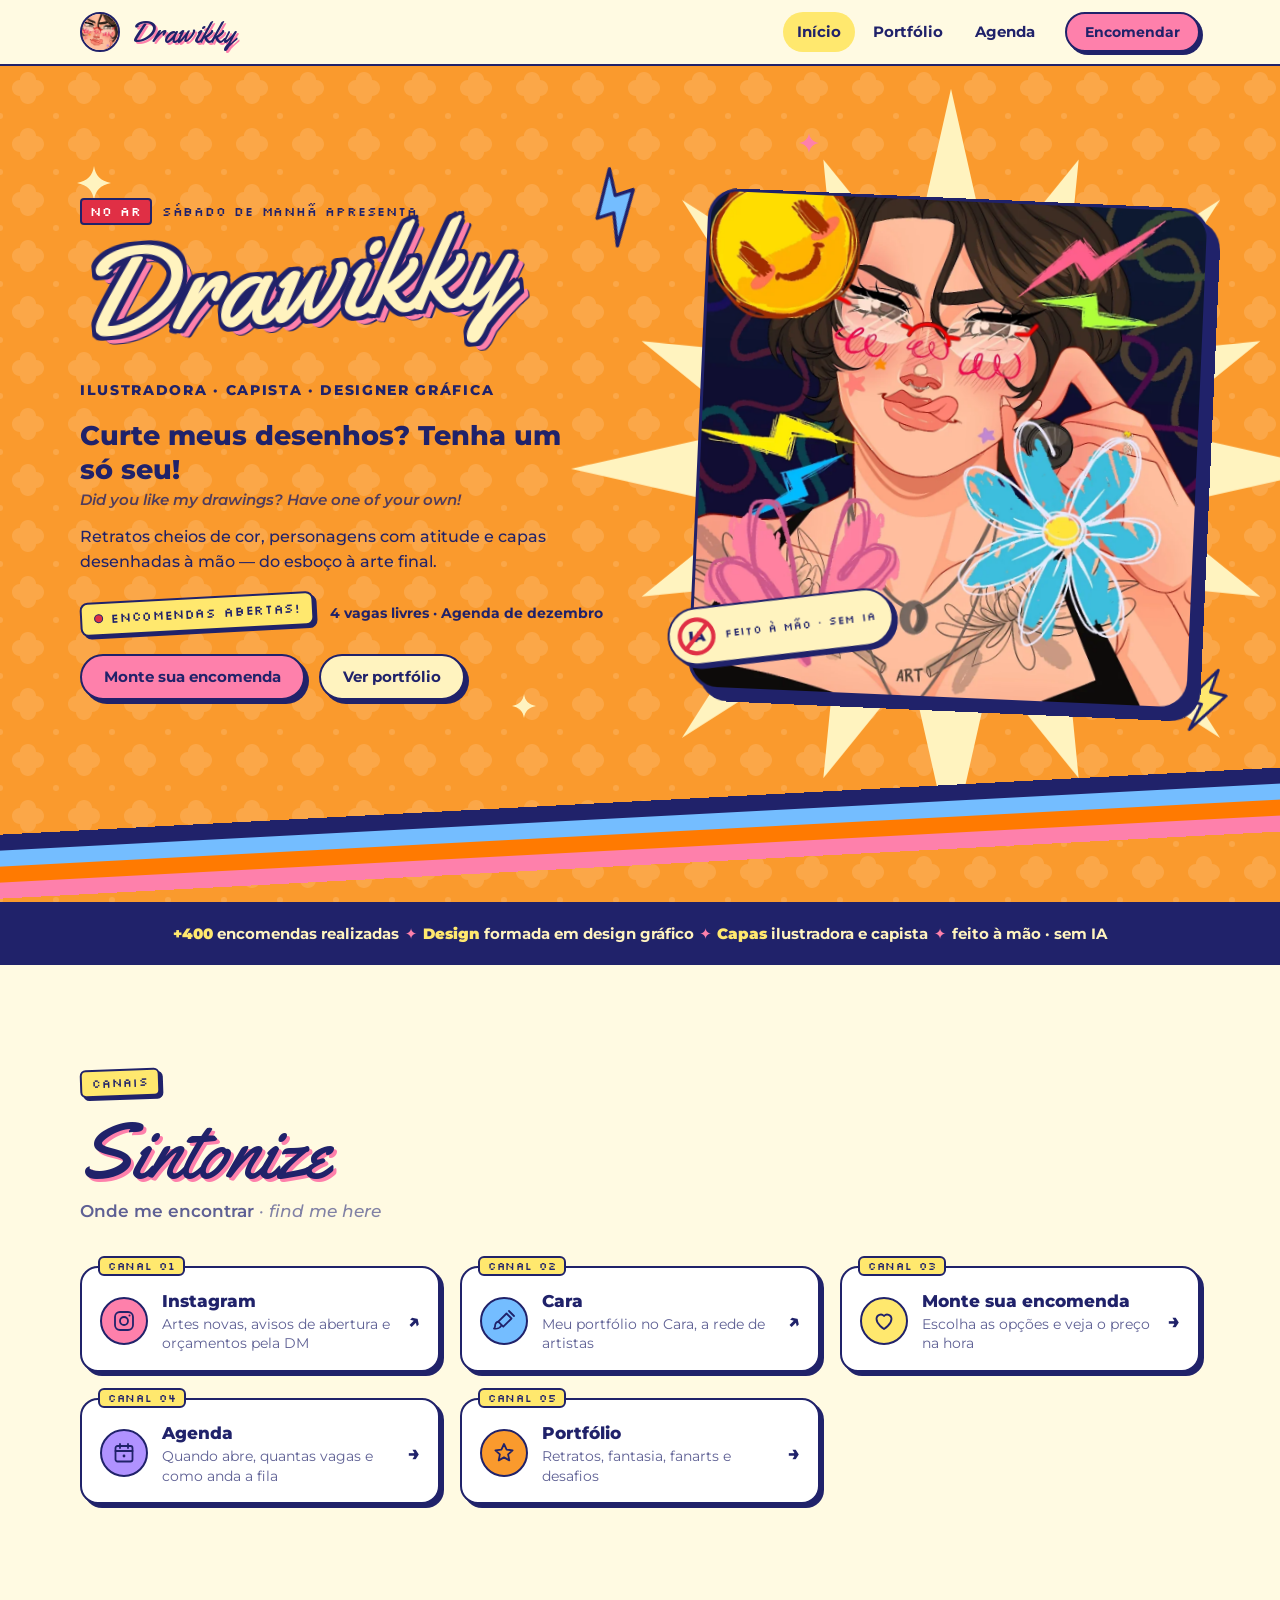
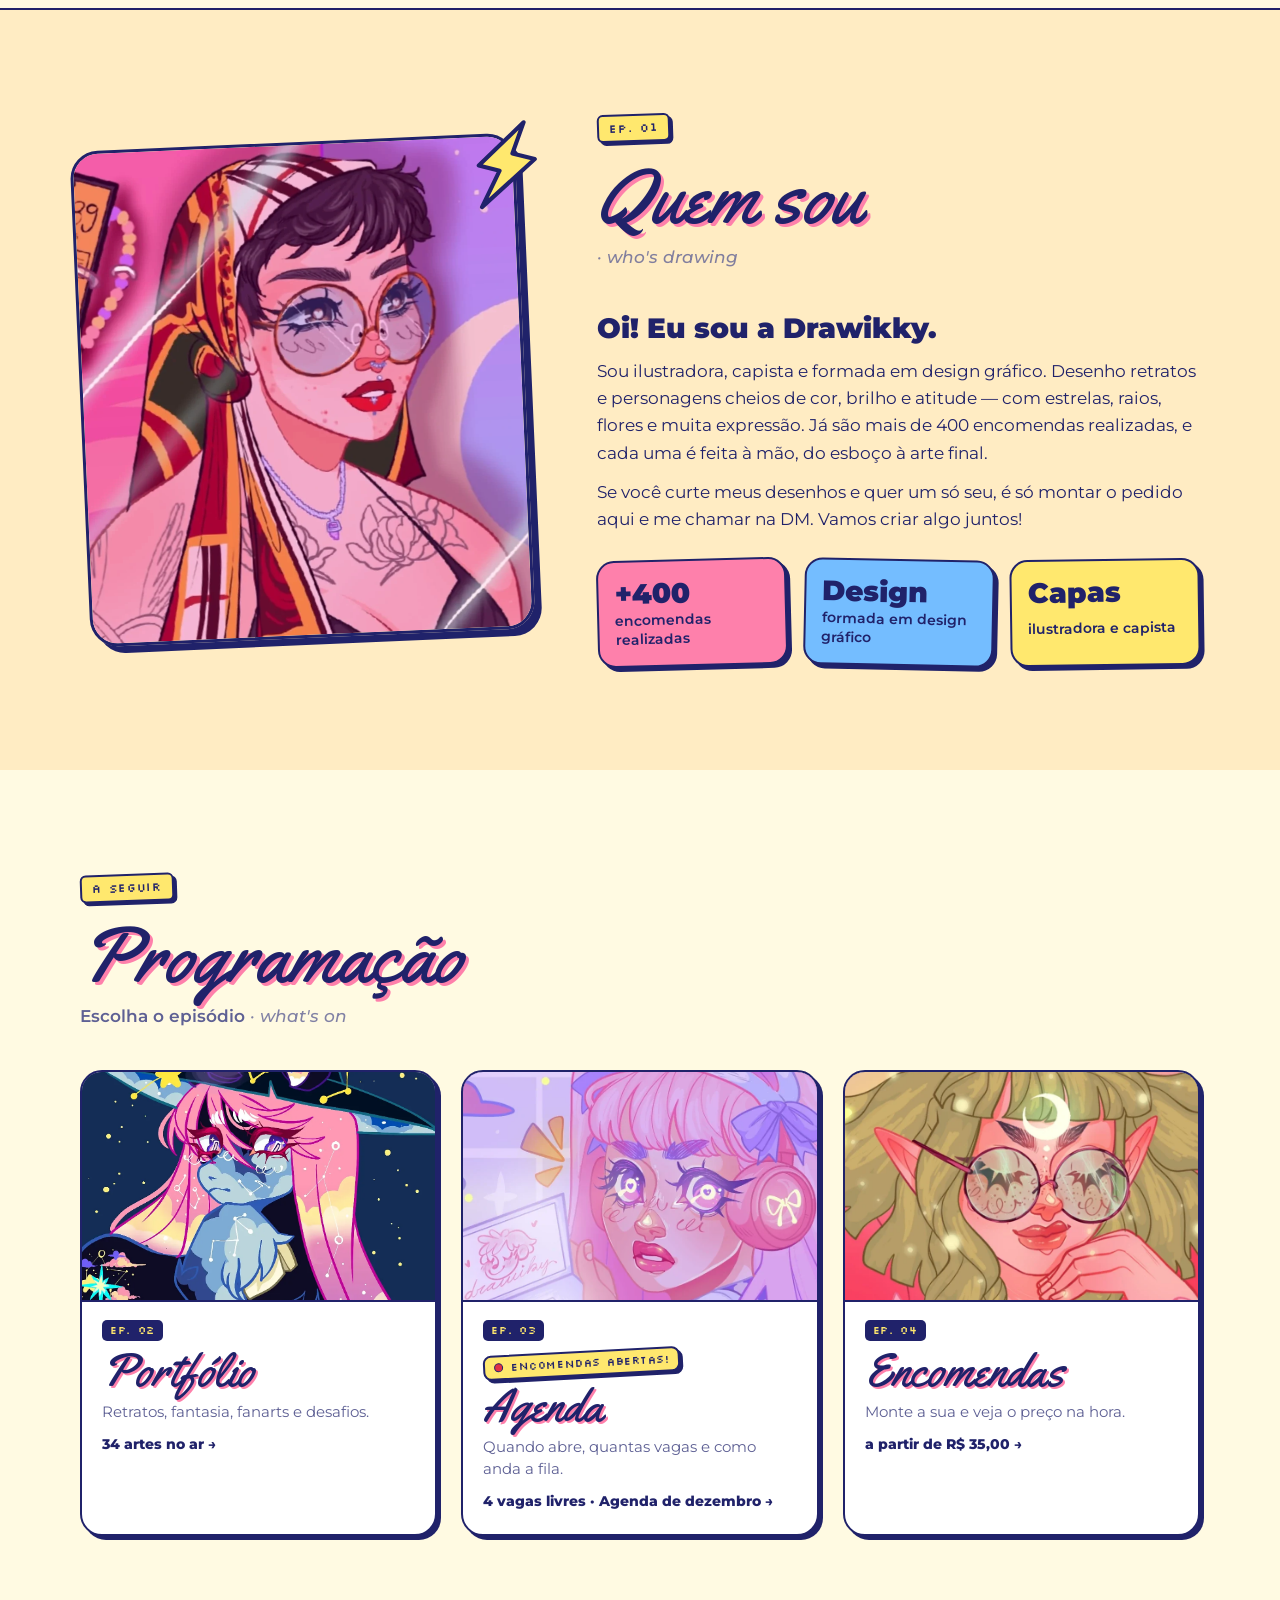
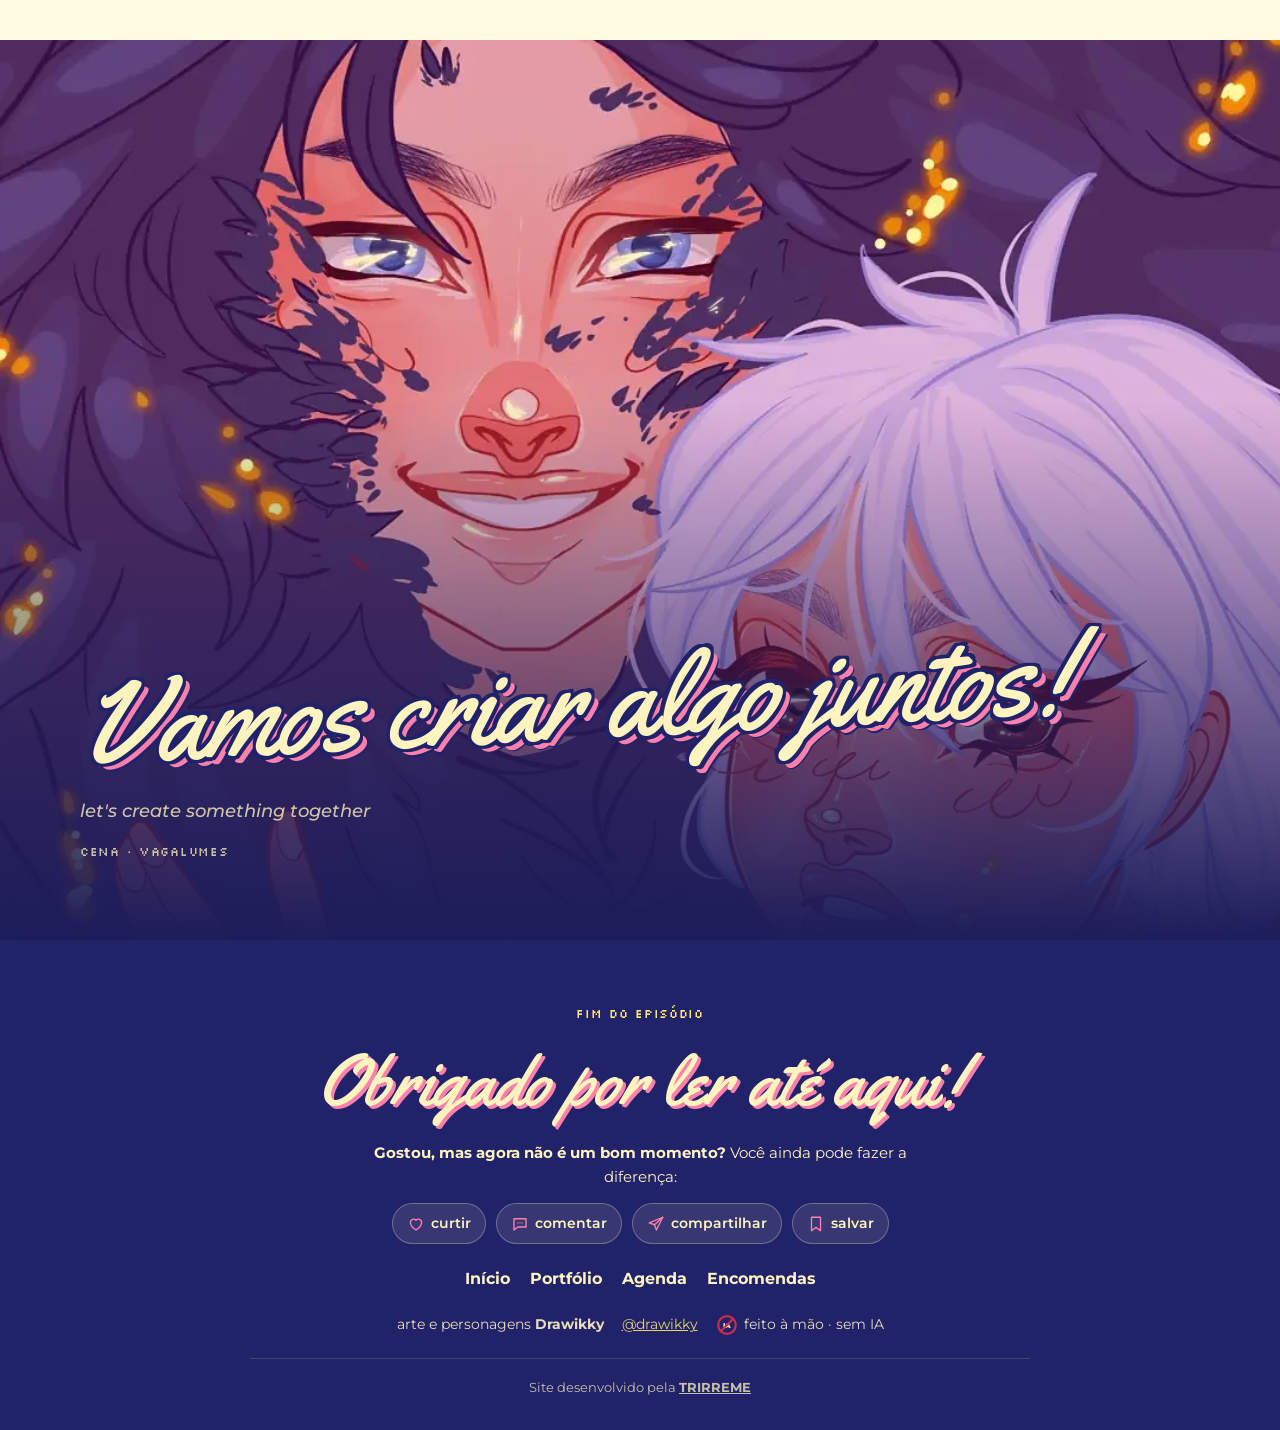
==== commit f95b3cd7: "refactor: remove commercial-break section from home page The artist does not offer collectible-box p" ====
--- a/index.html
+++ b/index.html
@@ -86,20 +86,6 @@
     </div>
   </section>
 
-  <!-- ===== intervalo comercial ===== -->
-  <section class="iv-com" id="intervalo1" aria-labelledby="iv1-titulo">
-    <div class="iv-com-fundo fundo-padrao" aria-hidden="true"></div>
-    <div class="iv-com-in">
-      <figure class="iv-com-arte surge"><img id="iv1-img" src="assets/cenas/intervalo-caixa.webp" width="1080" height="1204" alt="A Drawikky como boneca numa caixa de colecionador escrita NEW" loading="lazy"></figure>
-      <div class="iv-com-txt surge">
-        <p class="t-selo iv-com-selo" id="iv1-selo"></p>
-        <h2 class="iv-com-titulo" id="iv1-titulo-wrap"><span class="iv-com-explosao" id="iv1-explosao"></span><span class="t-letreiro" id="iv1-titulo"></span></h2>
-        <p class="iv-com-frase" id="iv1-frase"></p>
-        <p class="t-en iv-com-en" id="iv1-en"></p>
-        <a class="btn btn-pop" href="encomendas.html" id="iv1-botao"></a>
-      </div>
-    </div>
-  </section>
 
   <!-- ===== programação: cartões para as outras páginas ===== -->
   <section class="secao prog" id="programacao" aria-labelledby="prog-t">
--- a/css/site.css
+++ b/css/site.css
@@ -109,29 +109,6 @@
 .qs .surge.visto.prova-1 { transform: rotate(1.2deg); }
 .qs .surge.visto.prova-2 { transform: rotate(-.8deg); }
 
-/* =================== intervalo comercial =================== */
-.iv-com { position: relative; min-height: 100svh; background: var(--lavanda); color: var(--noite); overflow: hidden; display: grid; align-items: center; padding: 72px 0; border-top: var(--borda) solid var(--noite); border-bottom: var(--borda) solid var(--noite); isolation: isolate; }
-.iv-com-fundo { z-index: -1; }
-.iv-com-in { width: 100%; max-width: var(--largura); margin: 0 auto; padding: 0 var(--gutter); display: grid; grid-template-columns: minmax(0, 1fr) minmax(0, 1fr); gap: clamp(32px, 6vw, 72px); align-items: center; }
-.iv-com-arte { justify-self: center; width: 100%; max-width: 520px; }
-.iv-com-arte img { width: 100%; border: 3px solid var(--noite); border-radius: 28px; box-shadow: 11px 11px 0 var(--noite); transform: rotate(-2deg); }
-.iv-com-txt { min-width: 0; }
-.iv-com-selo { display: inline-block; background: var(--noite); color: var(--amarelo); padding: 6px 12px; border-radius: 6px; font-size: 14px; }
-.iv-com-titulo { position: relative; display: inline-grid; place-items: center; margin: 56px 0 56px 34px; font-size: clamp(84px, 12vw, 150px); font-weight: 400; isolation: isolate; }
-.iv-com-explosao { position: absolute; inset: -42% -28%; z-index: -1; }
-.iv-com-explosao svg { width: 100%; height: 100%; fill: var(--amarelo); stroke: var(--noite); stroke-width: 1.4; stroke-linejoin: round; }
-.iv-com-titulo .t-letreiro { transform: rotate(-7deg); color: var(--rosa); text-shadow: 3px 3px 0 var(--noite); line-height: 1; }
-:root[data-contorno="on"] .iv-com-titulo .t-letreiro { --ow: .03em; --oc: var(--noite); text-shadow: var(--ow) 0 0 var(--oc), calc(var(--ow) * -1) 0 0 var(--oc), 0 var(--ow) 0 var(--oc), 0 calc(var(--ow) * -1) 0 var(--oc), var(--ow) var(--ow) 0 var(--oc), calc(var(--ow) * -1) var(--ow) 0 var(--oc), var(--ow) calc(var(--ow) * -1) 0 var(--oc), calc(var(--ow) * -1) calc(var(--ow) * -1) 0 var(--oc), .06em .06em 0 var(--oc); }
-.iv-com-frase { font-size: clamp(21px, 2.4vw, 27px); font-weight: 800; line-height: 1.3; max-width: 28ch; }
-.iv-com-en { margin: 8px 0 24px; }
-.iv-com .btn { border-color: var(--noite); box-shadow: 4px 4px 0 var(--noite); }
-@media (max-width: 860px) {
-  .iv-com { min-height: 0; padding: 64px 0 72px; }
-  .iv-com-in { grid-template-columns: minmax(0, 1fr); }
-  .iv-com-arte { max-width: 380px; }
-  .iv-com-titulo { margin: 46px 0 34px 40px; }
-}
-
 /* =================== programação (cartões) =================== */
 .prog-lista { display: grid; grid-template-columns: repeat(auto-fit, minmax(min(100%, 300px), 1fr)); gap: 24px; }
 .ch { display: flex; flex-direction: column; background: var(--cartao); border: var(--borda) solid var(--linha); border-radius: 22px; overflow: hidden; box-shadow: var(--pop); text-decoration: none; transition: transform .15s, box-shadow .15s; min-width: 0; }
